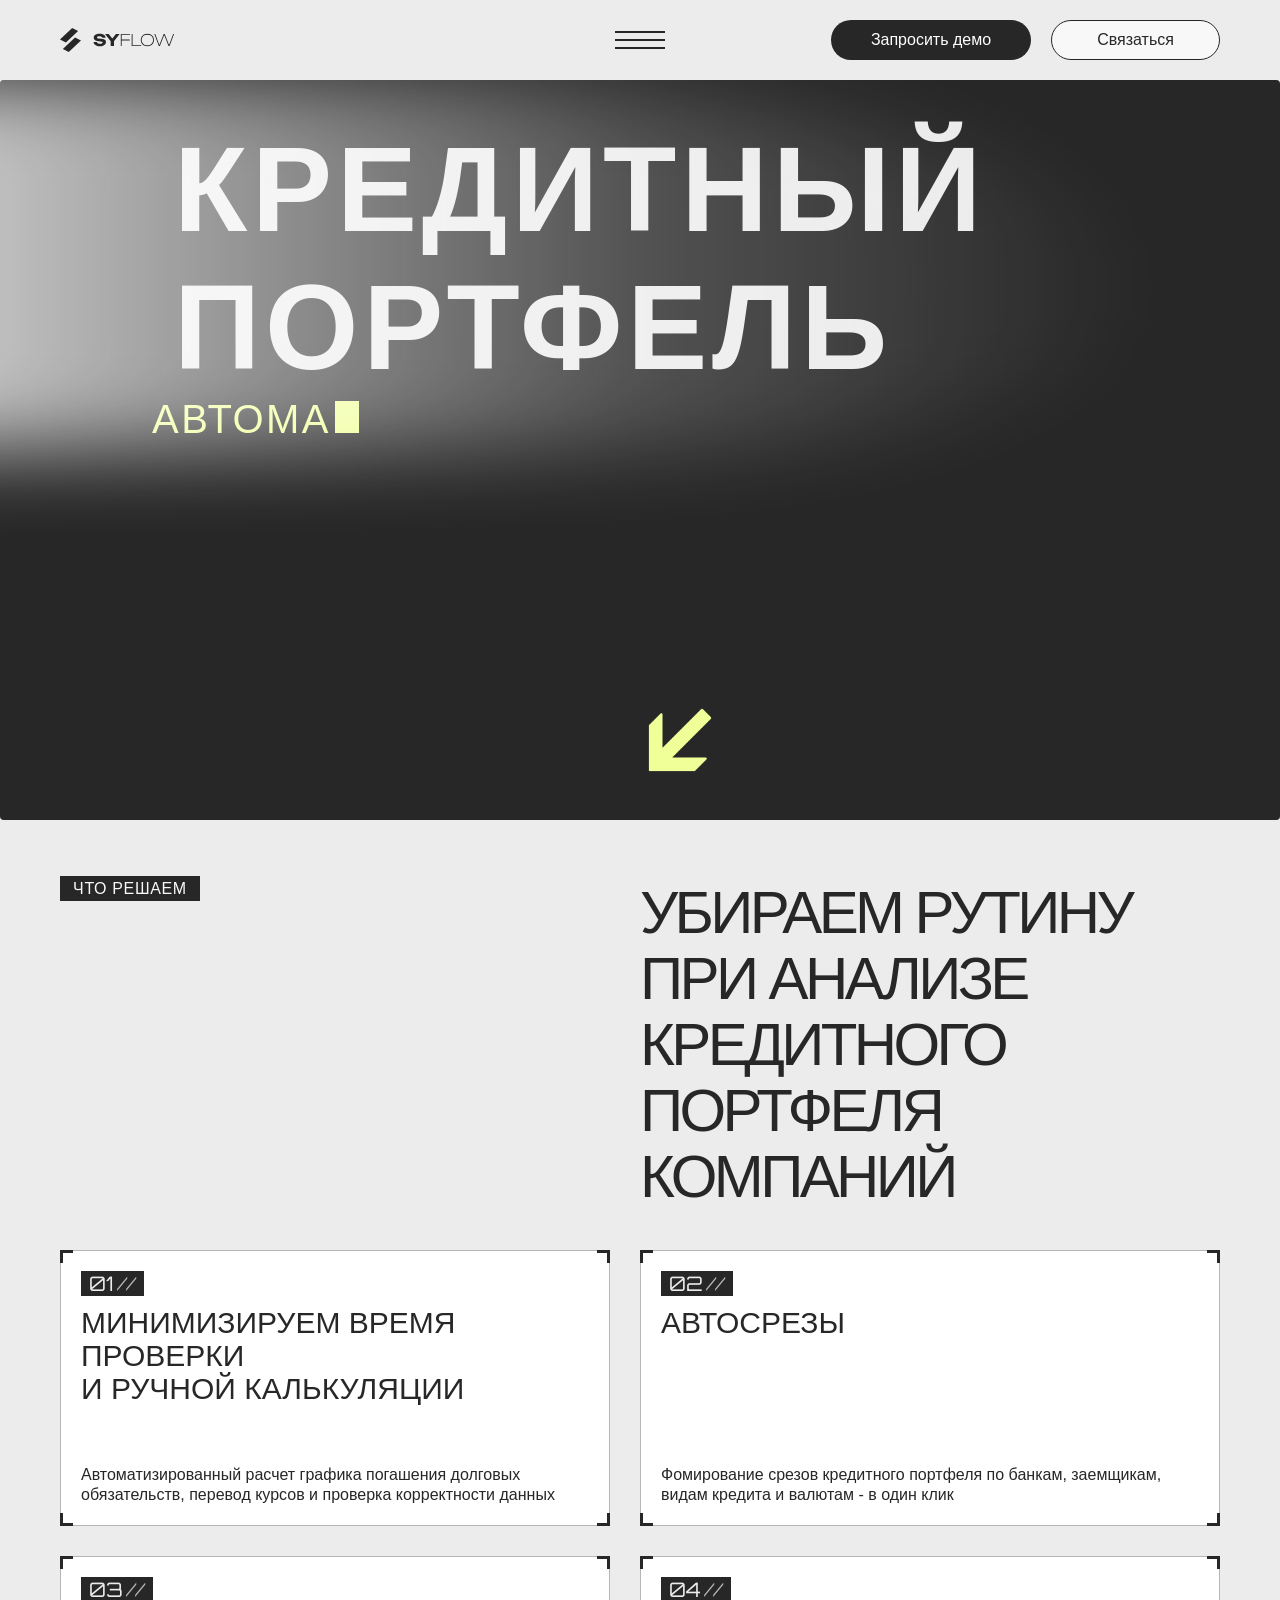
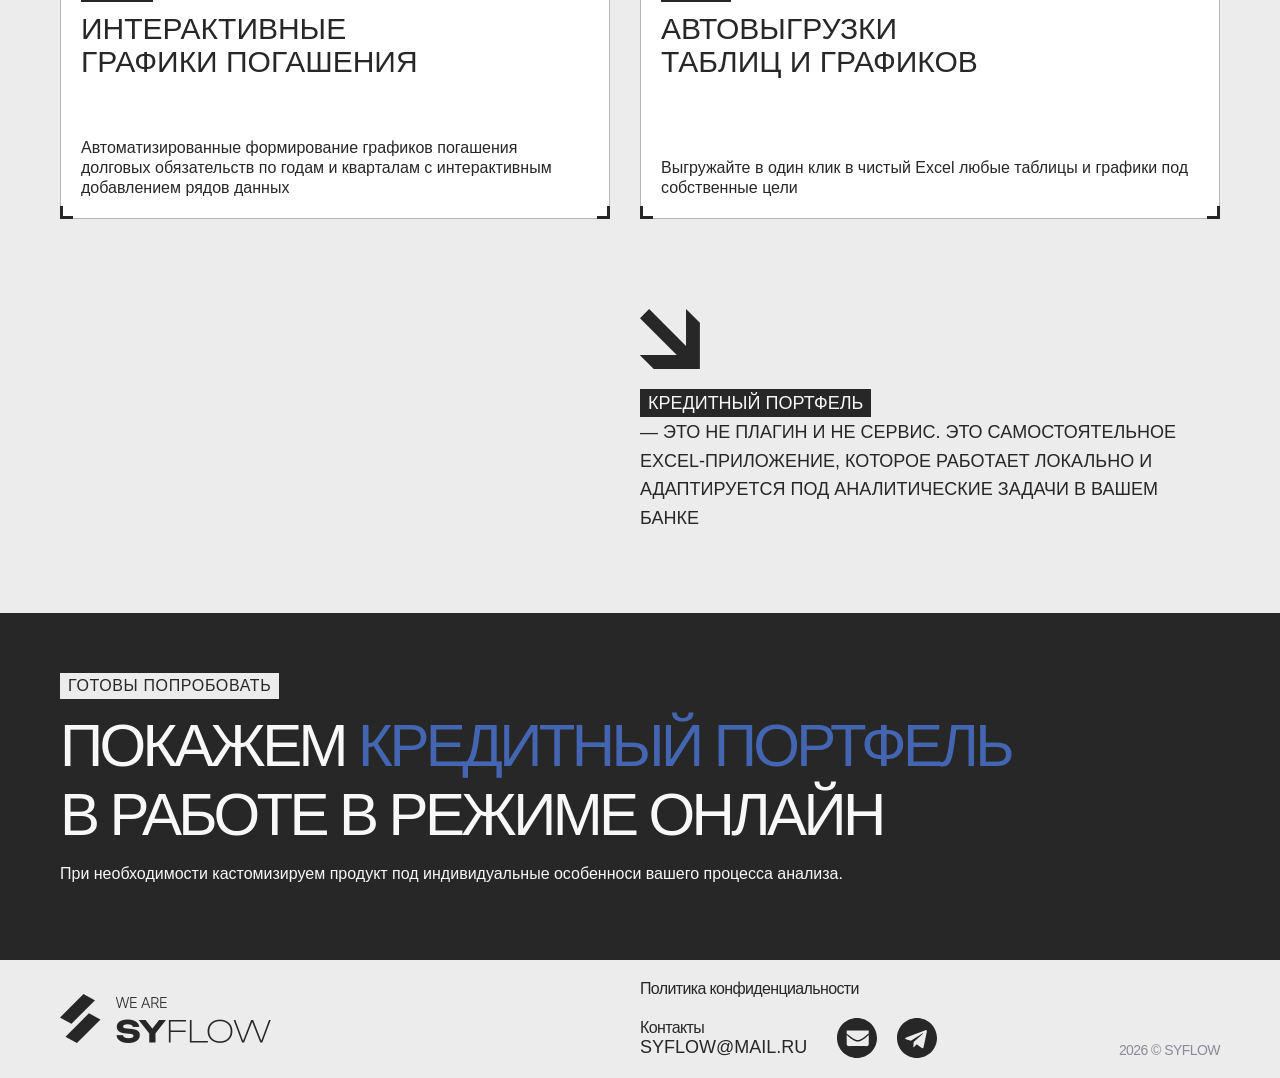
==== creditportfolio.html @ a9586ca7 "new list - credit portfolio" ====
<!DOCTYPE html>
<html lang="ru">
<head>
    <meta charset="UTF-8">
    <meta name="viewport" content="width=device-width, initial-scale=1.0">
    <title>syflow.ru</title>
    <link rel="icon" href="favicon.svg" type="image/svg+xml">
    <link rel="stylesheet" href="./styles/normalize.min.css">
    <link rel="stylesheet" href="./styles/fonts.css">
    <link rel="stylesheet" href="./styles/finaction.css">

</head>

<body>
    <header>
        <div class="container">
            <div class="header">
                <a href="index.html" class="logo"></a>
                
                <button id="central-btn"class="central-btn" onclick="openModal()">
                    <div id="nav-line01" class="nav-line01"></div>
                    <div id="nav-line02" class="nav-line02"></div>
                    <div id="nav-line03" class="nav-line03"></div>
                </button>

                <div class="buttons">
                    <button class="presentation-btn">Запросить демо</button>
                    <button class="connect-btn">Связаться</button>
                </div>
                
            </div>    
        </div>
    </header>
    
    <section class="hero-finaction">

        <!-- Анимированная бесформенная фигура (blob) над finaction-name -->
    <div class="amorphous-blob"></div>
        <div class="container">     
            <div class="hero-text">
                <div class="title-group">
                    <h1 class="finaction-name2" id="terminal-title2"></h1>
                    <div class="left-align">

                        <h3 class="hero-title" id="terminal-subtitle2"></h3>
                        <div class="hero-bullit3">

                            <!-- Четыре уголка -->
                            <i class="corner2 corner2-tl"></i>
                            <i class="corner2 corner2-tr"></i>
                            <i class="corner2 corner2-bl"></i>
                            <i class="corner2 corner2-br"></i>
                            
                            <p class="hero-description">Авторское Excel-приложение для кредитных и финансовых аналитиков. Автосрезы, интерактивные графики погашения и выгрузки — в один клик</p>
                        </div>

                    </div>

                </div>

                    <div class="hero-bullit4">  
                        <i class="corner2 corner2-tl"></i>
                        <i class="corner2 corner2-tr"></i>
                        <i class="corner2 corner2-bl"></i>
                        <i class="corner2 corner2-br"></i>  
                        <p class="hero-description">для финансового анализа корпоративных клиентов и компаний среднего бизнеса</p>  
                    </div>
            </div>              
        </div>

        <div class="arrow"></div>
            
    </section>

    <section class="what-we-decide">
        <div class="container">
            <div class="we-decide">
                <p class="section-name"><span class="highlight"> &nbsp;что решаем&nbsp;</span></p>
                <p class="section-title">убираем <span class="strike-word">рутину</span> <br>при анализе кредитного портфеля компаний</p>
            </div>
        </div>
    </section> 

    
    <main>
        <section id="our-decisions">
            <div class="container">

                <div class="products-box"> 

                    <div class="decision-item">

                        <!-- Четыре уголка -->
                        <i class="corner3 corner3-tl"></i>
                        <i class="corner3 corner3-tr"></i>
                        <i class="corner3 corner3-bl"></i>
                        <i class="corner3 corner3-br"></i>  

                        <p class="number">&nbsp;&nbsp;01 <span class="number-add">//</span>&nbsp;&nbsp;</p>
                        <h3 class="products-name">Минимизируем время проверки <br> и ручной калькуляции</h3>

                        <p class="decision-description">Автоматизированный расчет графика погашения долговых обязательств, перевод курсов и проверка корректности данных</p>
                       
                    </div>
                        
                    <div class="decision-item">

                        <!-- Четыре уголка -->
                        <i class="corner3 corner3-tl"></i>
                        <i class="corner3 corner3-tr"></i>
                        <i class="corner3 corner3-bl"></i>
                        <i class="corner3 corner3-br"></i>  
                        

                        <p class="number">&nbsp;&nbsp;02 <span class="number-add">//</span>&nbsp;&nbsp;</p>    
                        <h3 class="products-name">Автосрезы</h3>

                        <p class="decision-description">Фомирование срезов кредитного портфеля по банкам, заемщикам, видам кредита и валютам - в один клик</p>
                            
                    </div>

                    <div class="decision-item">

                        <!-- Четыре уголка -->
                        <i class="corner3 corner3-tl"></i>
                        <i class="corner3 corner3-tr"></i>
                        <i class="corner3 corner3-bl"></i>
                        <i class="corner3 corner3-br"></i>  
                       
                        <p class="number">&nbsp;&nbsp;03 <span class="number-add">//</span>&nbsp;&nbsp;</p>
                        <h3 class="products-name">Интерактивные <br>графики погашения</h3>
                        <p class="decision-description">Автоматизированные формирование графиков погашения долговых обязательств по годам и кварталам с интерактивным добавлением рядов данных</p>
                        
                    </div>


                    <div class="decision-item">

                        <!-- Четыре уголка -->
                        <i class="corner3 corner3-tl"></i>
                        <i class="corner3 corner3-tr"></i>
                        <i class="corner3 corner3-bl"></i>
                        <i class="corner3 corner3-br"></i>  
                        
                        <p class="number">&nbsp;&nbsp;04 <span class="number-add">//</span>&nbsp;&nbsp;</p>
                        <h3 class="products-name">Автовыгрузки <br>таблиц и графиков</h3>
                        <p class="decision-description">Выгружайте в один клик в чистый Excel любые таблицы и графики под собственные цели</p>
                        
                    </div>

                </div>
                
            </div>
        </section>
    </main>


    <div class="details">
        <div class="arrow2"></div>
        <p class="details-info"><span class="highlight"> кредитный портфель</span> <br>— это не плагин и не сервис. Это самостоятельное Excel-приложение, которое работает локально и адаптируется под аналитические задачи в вашем банке</p>
    </div>
   


    <section class="ready">
        <div class="ready-items">
            <p class="ready-name">готовы попробовать</p>
            <p class="ready-title">покажем <span class="highlight2">кредитный портфель</span><br>в работе в режиме онлайн</p>
            <p class="ready-text2">При необходимости кастомизируем продукт под индивидуальные особенноси вашего процесса анализа. </p>
        </div>
    </section>



    <footer class="footer">
        <div class="container">
            <div class="footer-wrapper">
                <a href="index.html" class="logo-footer"></a>

                <div class="footer-items">
                    <a href="policy.html" class="footer-politics">Политика конфиденциальности</a>

                    <div class="footer-contacts-pull">
                       
                        <div class="contacts-zone">
                            <h4 class="footer-contacts">Контакты</h4>
                            <h5 class="footer-mail">syflow@mail.ru</h5>
                        </div>

                        <div class="social-icons">
                            <a href="mailto:syflow@mail.ru" class="social-icon mail-icon" aria-label="Email"></a>
                            <a href="https://t.me/syflow" class="social-icon tg-icon" aria-label="Telegram" target="_blank" rel="noopener noreferrer"></a>
                        </div>

                    </div>
                </div>

                <h5 class="footer-year">
                    <span>2026 ©</span> 
                    <span class="full-year">syflow</span>
                </h5>

            </div>
        </div>
    </footer>

   
<!-- Модальное окно -->
<div class="modal-overlay2" id="modalOverlay2">
    <div class="modal-container2">

        <!-- Четыре уголка -->
        <i class="corner corner-tl"></i>
        <i class="corner corner-tr"></i>
        <i class="corner corner-bl"></i>
        <i class="corner corner-br"></i>

        <div class="modal-content">
            <!-- Левая панель -->
            <div class="modal-left">
                <div class="modal-logo"></div>
                <div class="modal-contacts">
                    <div class="contact-info">
                        <p class="contact-header">Связаться</p>
                        <a href="mailto:hello@syflow.ru" class="contact-email">syflow@mail.ru</a>
                    </div>
                    <div class="social-icons">
                        <a href="mailto:syflow@mail.ru" class="social-icon mail-icon" aria-label="Email"></a>
                        <a href="https://t.me/syflow" class="social-icon tg-icon" aria-label="Telegram" target="_blank" rel="noopener noreferrer"></a>
                    </div>
                </div>
            </div>

            <!-- Правая панель -->
            <div class="modal-right">
                <button class="close-button" id="closeModalBtn">✕</button>
                <nav class="modal-nav">
                    <a href="index.html" class="nav-link main-link">главная</a>

                    <div class="our-products">
                        <p class="nav-section">Наши продукты</p>
                        <a href="finaction.html" class="nav-link">finAction</a>
                        <a href="creditportfolio.html" class="nav-link">кредитный портфель</a>
                        <a href="#" class="nav-link">прочие услуги</a>
                    </div>

                    <div class="our-products">
                        <p class="nav-section">Скоро</p>
                        <p class="soon-link">ЭкспрессМодель</p>
                    </div>

                </nav>
            </div>
        </div>
    </div>
</div>


<!-- Модальное окно СВЯЗАТЬСЯ / ДЕМО -->
<div class="modal-overlay" id="modalOverlay">
    <div class="modal-container">

        <!-- Четыре уголка -->
        <i class="corner corner-tl"></i>
        <i class="corner corner-tr"></i>
        <i class="corner corner-bl"></i>
        <i class="corner corner-br"></i>

        <button class="modal-close" id="modalCloseBtn">✕</button>

        <form id="contactForm" class="modal-form">

            <p class="form-text">При возникновении вопросов, пожалуйста, оставьте свои контактные данные и сообщение.  Вернемся к вам с обратной связью в ближайшее время.</p>

            <div class="form-group">
                <input type="text" name="name" placeholder="ВАШЕ ИМЯ *" required>
            </div>

            <div class="form-group">
                <input type="text" name="name" placeholder="КОМПАНИЯ *" required>
            </div>

            <div class="form-group">
                <input type="email" name="email" placeholder="ПОЧТА *" required>
            </div>

            <div class="form-group">
                <input type="tel" name="phone" placeholder="ТЕЛЕФОН">
            </div>
                      
            <div class="form-group">
                <textarea name="message" rows="4" placeholder="СООБЩЕНИЕ"></textarea>
            </div>

            <div class="form-group checkbox-group">
                <label class="checkbox-label">
                    <input type="checkbox" name="privacy_policy" required>
                    <span>Я СОГЛАСЕН С <a href="#" class="politics-item">ПОЛИТИКОЙ ОБРАБОТКИ ПЕРСОНАЛЬНЫХ ДАННЫХ</a></span>
                </label>
            </div>
            <div class="form-group checkbox-group">
                <label class="checkbox-label">
                    <input type="checkbox" name="personal_data_consent" required>
                    <span>ДАЮ СОГЛАСИЕ НА ОБРАБОТКУ МОИХ ПЕРСОНАЛЬНЫХ ДАННЫХ</span>
                </label>
            </div>

            <button type="submit" class="submit-btn">ОТПРАВИТЬ</button>
        </form>
    </div>
</div>

<div class="cursor-circle"></div>

<script src="./scripts/script-finaction.js"></script>
<script src="./scripts/script-portfolio.js"></script>

</body>
</html>
---- styles/fonts.css ----
@font-face {
    font-family: "Inter";
    src: url("./fonts/Inter-ExtraLight.ttf") format("truetype");
    font-weight: 200; 
    font-style: normal; 
    font-display: swap; 
}

@font-face {
    font-family: "Inter";
    src: url("./fonts/Inter-Light.ttf") format("truetype");
    font-weight: 300; 
    font-style: normal; 
    font-display: swap; 
}

@font-face {
    font-family: "Inter";
    src: url("./fonts/Inter-Regular.ttf") format("truetype");
    font-weight: 400; 
    font-style: normal; 
    font-display: swap; 
}

@font-face {
    font-family: "Inter";
    src: url("./fonts/Inter-Medium.ttf") format("truetype");
    font-weight: 500; 
    font-style: normal; 
    font-display: swap; 
}

@font-face {
    font-family: "Inter";
    src: url("./fonts/Inter-SemiBold.ttf") format("truetype");
    font-weight: 600; 
    font-style: normal; 
    font-display: swap; 
}

@font-face {
    font-family: "Inter";
    src: url("./fonts/Inter-Bold.ttf") format("truetype");
    font-weight: 700; 
    font-style: normal; 
    font-display: swap; 
}

@font-face {
    font-family: "Inter";
    src: url("./fonts/Inter-ExtraBold.ttf") format("truetype");
    font-weight: 800; 
    font-style: normal; 
    font-display: swap; 
}

@font-face {
    font-family: "Inter";
    src: url("./fonts/Inter-Black.ttf") format("truetype");
    font-weight: 900; 
    font-style: normal; 
    font-display: swap; 
}

@font-face {
    font-family: "Orbitron";
    src: url("../fonts/Orbitron-Regular.ttf") format("truetype");
    font-weight: 400; 
    font-style: normal; 
    font-display: swap; 
}
---- styles/finaction.css ----
:root {
    --inter: "Inter", sans-serif;
    --orbitron: "Orbitron", sans-serif;
    
    --extralight: 200;
    --light: 300;
    --regular: 400;
    --medium: 500;
    --semibold: 600;
    --bold: 700;
    --extrabold: 800;
    --black: 900; 
    
    --accent: #4466B2;
    --accent2: #F0FF97;
    --accent3: #5F7DC1;
    --dark: #272727;
    --light: #FFFFFF;
    --background: #F8F8F8;
    --grey: #B6B6B6;
    --grey-light: #ECECEC;
    --grey-dark: #8b8b97;

    --tr: .4s;

}

body {
    font-family: var(--inter);
    font-weight: var(--extralight);
    background-color: var(--grey-light);
}

a {
    text-decoration: none;
}

h1 {
    margin: 0;
    padding: 0;
}

h3 {
    margin: 0;
    padding: 0;
}

h5 {
    margin: 0;
    padding: 0;
}

/* HEADER */

.container {
    width: 100%;
    max-width: 1440px;
    margin: 0 auto;
    padding-left: 60px;
    padding-right: 60px;
    box-sizing: border-box; 
}

    .header {
        position: relative;
        display: flex;
        background-color: var(--grey-light);
        align-items: center;
        padding-top: 20px;
        padding-bottom: 20px;
        justify-content: space-between;
        max-width: 1440px;
        width: 100%;
        margin: 0 auto;

    }

    /* Класс, который делает header фиксированным при скролле вверх */
    .header-fixed {
        position: fixed !important;
        background-color: var(--grey-light);
        top: 0;
        left: 0;
        border-bottom: 1px solid var(--dark);
        width: 100%;
        z-index: 1000;
        /* Плавное появление (можно добавить анимацию) */
        animation: slideDown 0.3s ease forwards;
    }

    @keyframes slideDown {
        from {
            transform: translateY(-100%);
        }
        to {
            transform: translateY(0);
        }
    }

    /* Чтобы контент не прыгал, когда header становится фиксированным, добавляем padding-top на body */
    body.header-fixed-padding {
        padding-top: 60px; /* замените на реальную высоту вашего header */
    }

        .logo {           
            display: inline-block;
            /* flex-grow: 1; */
            margin: 0;
            width: 124px;
            height: 24px;
            background-image: url(../images/logo.svg);
            background-repeat: no-repeat;
            background-size: contain;
            
        }


        .central-btn {
            position: absolute;
            left: 50%;
            display: flex;
            flex-direction: column;
            align-items: center;
            justify-content: space-between;
            border: none;
            width: 50px;
            height: 50px;
            padding-top: 16px;
            padding-bottom: 16px;
            background-color: transparent;
            cursor: pointer; /* Добавим курсор */ 
            transform: translateX(-50%);
        }


            .nav-line01 {
            background-color: var(--dark);
            width: 50px;
            height: 2px;
            border: none;
            transition: transform 0.3s ease, opacity 0.3s ease; /* Анимируем transform */
            transform-origin: center center;
            }

            .nav-line02 {
            background-color: var(--dark);
            width: 50px;
            height: 2px;
            border: none;
     
            }

            .nav-line03 {
            background-color: var(--dark);
            width: 50px;
            height: 2px;
            border: none;
            transition: transform 0.3s ease, opacity 0.3s ease; /* Анимируем transform */
            transform-origin: center center;
            }

            @media (hover: hover) {
                .central-btn:hover #nav-line01 {
                    transform: translateY(8px);  /* Смещаем первую линию вниз на 8px */
                }
            }

            @media (hover: hover) {
                .central-btn:hover #nav-line03 {
                    transform: translateY(-8px); /* Смещаем третью линию вверх на 8px */
                }
            }

        .buttons {
            display: flex;
        }

        .presentation-btn {
            display: flex;
            font-size: 16px;
            background-color: var(--dark);
            color: white;
            height: 40px;
            width: 200px;
            align-items: center;
            border: none;
            border-radius: 40px;
            padding-left: 20px;
            padding-right: 20px;
            gap: 11px;
            transition: var(--tr);
            cursor: pointer;
            justify-content: center;
        }


        /* Отключаем hover для мобильных устройств */
        @media(hover: hover) {
            .presentation-btn:hover {
                background-color: var(--accent);
            }
        }


        .connect-btn {
            display: flex;          /* Добавляем flex */
            justify-content: center; /* Центрируем текст по умолчанию */
            box-sizing: border-box;
            height: 40px;
            width: 169px;
            align-items: center;
            background-color: var(--background);
            color: var(--dark);
            border-radius: 40px;
            margin-left: 20px;
            border: 1px solid var(--dark); 
            transition: var(--tr);
            cursor: pointer;

        }


        @media (hover: hover) {
            .connect-btn:hover {
                background-color: var(--accent);
                color: var(--light);
                border: 1px solid var(--accent);
            }
        }
  

/* HERO-FINACTION */

.hero-finaction {
    position: relative;
    box-sizing: border-box; 
    max-width: 1920px;
    height: 100vh;  /* убрать, чтобы была анимация фона */
    max-height: 740px;
    margin: 0 auto;
    background-color: var(--dark);
    background-size: cover;
    background-position: center center;
    text-align: center;
    border-radius: 4px;
    overflow: hidden;   /* чтобы частицы не вылезали за пределы секции при хаосе */
    
}

/* Сам луч – горизонтальный, идёт слева направо, сужается */
/* Контейнер луча */
.amorphous-blob {
    position: absolute;
    top: 0;
    left: 0;
    width: 100%;
    height: 100%;
    pointer-events: none;
    z-index: 2;
    overflow: hidden;
}

/* Сам луч – широкая полоса у левого края, сужающаяся вправо */
.amorphous-blob::before {
    content: '';
    position: absolute;
    left: -10%;         /* небольшой вылет за левый край, чтобы не было резкого обрыва */
    top: 0;
    width: 100%;        /* занимает 80% ширины секции, сужаясь */
    height: 50%;
    
    /* Градиент: слева яркий, справа прозрачный — создаёт эффект сужения */
    background: linear-gradient(90deg, 
        rgba(255, 255, 255, 0.8) 0%,
        rgba(255, 255, 255, 0.6) 20%,
        rgba(255, 255, 255, 0.2) 60%,
        rgba(255, 255, 255, 0) 100%);
    
    filter: blur(40px);      /* сильное размытие для свечения */
    transform-origin: left center;
    border-radius: 0 80% 60% 0;  /* скругление правого края для мягкости */
    
    animation: lightSweep 14s ease-in-out infinite alternate;
}

@keyframes lightSweep {
    0% {
        transform: translateY(0%) rotate(-8deg) scaleX(0.9);
        opacity: 0.4;
    }
    25% {
        transform: translateY(30%) rotate(12deg) scaleX(1.1);
        opacity: 0.8;
    }
    50% {
        transform: translateY(60%) rotate(-5deg) scaleX(1);
        opacity: 0.6;
    }
    75% {
        transform: translateY(15%) rotate(7deg) scaleX(1.2);
        opacity: 0.7;
    }
    100% {
        transform: translateY(45%) rotate(0deg) scaleX(0.95);
        opacity: 0.5;
    }
}

    .hero-text {
        display: flex;
        align-items: center;
        text-align: center;
        flex-direction: column;
        justify-content: space-between;
        /* text-align: left; */
        /* width: 100%; */
        pointer-events: auto;
        padding: 0;
        margin: 0 auto;
        /* box-sizing: border-box;  */
    }


.title-group {
    margin-right: 120px;
}


        .finaction-name {
            display: block;
            /* box-sizing: border-box; */
            /* justify-content: center;   центрируем содержимое (обёртку с анимацией) */
            /*  width: 100%;               блок занимает всю ширину родителя */
            /* text-align: center;        */
            letter-spacing: 0.04em;
            text-transform: uppercase;
            color: var(--grey-light);
            font-weight: var(--black);
            font-size: 160px;
            margin: 0 auto;
            padding: 0;
            /* margin-top: 30px; */
            padding-top: 40px;
        }

        .finaction-name2 {
            display: block;
            /* box-sizing: border-box; */
            /* justify-content: center;   центрируем содержимое (обёртку с анимацией) */
            /*  width: 100%;               блок занимает всю ширину родителя */
            /* text-align: center;        */
            letter-spacing: 0.04em;
            text-transform: uppercase;
            color: var(--grey-light);
            font-weight: var(--black);
            font-size: 120px;
            margin: 0 auto;
            padding: 0;
            /* margin-top: 30px; */
            padding-top: 40px;
        }


        .left-align {
             display: block;
             text-align: left;     
        }
        .hero-title {
            display: block;
            /*  justify-content: center;   аналогично */
            /* width: 100%; */
             
            /* display: block;          занимает всю ширину родителя (.hero-header) */
            /* text-align: left;        выравнивание текста по левому краю */
            /* max-width: 800px; */
            font-weight: var(--light);
            letter-spacing: 0.06em;
            text-transform: uppercase;
            color: var(--accent2);
            font-size: 40px;
            margin: 0 auto;
            margin-bottom: 40px;         
        }

        /* Контейнер для анимированного текста и курсора */
        .terminal-wrapper {
            display: inline-block;  /* важно для центрирования */
            white-space: nowrap;
            text-align: left;
        }

        /* Мигающий курсор (прямоугольник) */
        .terminal-cursor {
            display: inline-block;
            width: 0.6em;          /* ширина примерно как у буквы */
            height: 0.8em;
            background-color: var(--grey-light);
            /* vertical-align: middle; */
            margin-left: 4px;
            animation: blink 0.5s step-end infinite;
        }

        /* Анимация мигания */
        @keyframes blink {
            0%, 100% { opacity: 1; }
            50% { opacity: 0; }
        }

        .hero-bullit1 {
            position: relative;
            display: flex;
            /* padding: 20px 30px; */
            padding-left: 16px;
            padding-right: 16px;
            padding-top: 8px;
            padding-bottom: 8px;
            max-width: 400px;
            opacity: 0;                  /* весь блок прозрачен */
            pointer-events: none;       /* чтобы не кликалось до появления */
            transition: opacity 0.2s;   /* для плавного появления блока (необязательно) */
        }

        .hero-bullit3 {
            position: relative;
            display: flex;
            /* padding: 20px 30px; */
            padding-left: 16px;
            padding-right: 16px;
            padding-top: 8px;
            padding-bottom: 8px;
            max-width: 400px;
            opacity: 0;                  /* весь блок прозрачен */
            pointer-events: none;       /* чтобы не кликалось до появления */
            transition: opacity 0.2s;   /* для плавного появления блока (необязательно) */
        }

    /* Уголки — общие стили */
    .corner2 {
        position: absolute;
        width: 10px;
        height: 10px;
        pointer-events: none; /* чтобы не мешали кликам */
        z-index: 10;
    }

    /* Верхний левый */
    .corner2-tl {
        top: 0px;
        left: 0px;
        border-top: 2px solid var(--background);
        border-left: 2px solid var(--background);
    }

    /* Верхний правый */
    .corner2-tr {
        top: 0px;
        right: 0px;
        border-top: 2px solid var(--background);
        border-right: 2px solid var(--background);
    }

    /* Нижний левый */
    .corner2-bl {
        bottom: 0px;
        left: 0px;
        border-bottom: 2px solid var(--background);
        border-left: 2px solid var(--background);
    }

    /* Нижний правый */
    .corner2-br {
        bottom: 0px;
        right: 0px;
        border-bottom: 2px solid var(--background);
        border-right: 2px solid var(--background);
    }


        .hero-description {
            max-width: 450px;
            font-weight: var(--regular);
            font-size: 16px;
            line-height: 170%;
            letter-spacing: 0.01em;
            text-transform: uppercase;
            color: var(--grey);
            margin: 0;                 /* убираем отступы */
            
        }



        .hero-bullit2 {
            position: relative;
            display: flex;
            text-align: left;
            margin-left: 600px;
            padding-left: 16px;
            padding-right: 16px;
            padding-top: 8px;
            padding-bottom: 8px;
            max-width: 280px;

            opacity: 0;                  /* весь блок прозрачен */
            pointer-events: none;       /* чтобы не кликалось до появления */
            transition: opacity 0.2s;   /* для плавного появления блока (необязательно) */
        }

        .hero-bullit4 {
            position: relative;
            display: flex;
            text-align: left;
            margin-left: 600px;
            padding-left: 16px;
            padding-right: 16px;
            padding-top: 8px;
            padding-bottom: 8px;
            max-width: 280px;

            opacity: 0;                  /* весь блок прозрачен */
            pointer-events: none;       /* чтобы не кликалось до появления */
            transition: opacity 0.2s;   /* для плавного появления блока (необязательно) */
        }

        /* Состояние после запуска анимации — блок становится видимым */
        .hero-bullit1.animate,
        .hero-bullit2.animate {
            opacity: 1;
            pointer-events: auto;
        }

        .hero-bullit3.animate,
        .hero-bullit4.animate {
            opacity: 1;
            pointer-events: auto;
        }

        /* Уголки – начальное смещение (на 10px наружу от финальных позиций) */
.hero-bullit1 .corner2-tl,
.hero-bullit2 .corner2-tl {
    top: -10px;
    left: -10px;
    transition: top 0.4s ease-out, left 0.4s ease-out;
}

.hero-bullit3 .corner2-tl,
.hero-bullit4 .corner2-tl {
    top: -10px;
    left: -10px;
    transition: top 0.4s ease-out, left 0.4s ease-out;
}


.hero-bullit1 .corner2-tr,
.hero-bullit2 .corner2-tr {
    top: -10px;
    right: -10px;
    transition: top 0.4s ease-out, right 0.4s ease-out;
}

.hero-bullit3 .corner2-tr,
.hero-bullit4 .corner2-tr {
    top: -10px;
    right: -10px;
    transition: top 0.4s ease-out, right 0.4s ease-out;
}

.hero-bullit1 .corner2-bl,
.hero-bullit2 .corner2-bl {
    bottom: -10px;
    left: -10px;
    transition: bottom 0.4s ease-out, left 0.4s ease-out;
}

.hero-bullit3 .corner2-bl,
.hero-bullit4 .corner2-bl {
    bottom: -10px;
    left: -10px;
    transition: bottom 0.4s ease-out, left 0.4s ease-out;
}

.hero-bullit1 .corner2-br,
.hero-bullit2 .corner2-br {
    bottom: -10px;
    right: -10px;
    transition: bottom 0.4s ease-out, right 0.4s ease-out;
}

.hero-bullit3 .corner2-br,
.hero-bullit4 .corner2-br {
    bottom: -10px;
    right: -10px;
    transition: bottom 0.4s ease-out, right 0.4s ease-out;
}

/* Финальное положение уголков (при добавлении класса .animated) */
.hero-bullit1.animate .corner2-tl,
.hero-bullit2.animate .corner2-tl {
    top: 0px;
    left: 0px;
}

.hero-bullit3.animate .corner2-tl,
.hero-bullit4.animate .corner2-tl {
    top: 0px;
    left: 0px;
}


.hero-bullit1.animate .corner2-tr,
.hero-bullit2.animate .corner2-tr {
    top: 0px;
    right: 0px;
}

.hero-bullit3.animate .corner2-tr,
.hero-bullit4.animate .corner2-tr {
    top: 0px;
    right: 0px;
}


.hero-bullit1.animate .corner2-bl,
.hero-bullit2.animate .corner2-bl {
    bottom: 0px;
    left: 0px;
}

.hero-bullit3.animate .corner2-bl,
.hero-bullit4.animate .corner2-bl {
    bottom: 0px;
    left: 0px;
}

.hero-bullit1.animate .corner2-br,
.hero-bullit2.animate .corner2-br {
    bottom: 0px;
    right: 0px;
}

.hero-bullit3.animate .corner2-br,
.hero-bullit4.animate .corner2-br {
    bottom: 0px;
    right: 0px;
}

/* Текст – плавное появление */
.hero-bullit1 .hero-description,
.hero-bullit2 .hero-description {
    opacity: 0;
    transition: opacity 1s ease;
}

.hero-bullit3 .hero-description,
.hero-bullit4 .hero-description {
    opacity: 0;
    transition: opacity 1s ease;
}

.hero-bullit1.animate .hero-description,
.hero-bullit2.animate .hero-description {
    opacity: 1;
}

.hero-bullit3.animate .hero-description,
.hero-bullit4.animate .hero-description {
    opacity: 1;
}

    /* Базовое состояние — скрыто и смещено вправо */
    .arrow {
        position: absolute;
        bottom: 0px;
        left: 50%;
        box-sizing: border-box; 
        background-image: url(../images/finaction/arrow-accent2.png);
        background-repeat: no-repeat;
        background-size: contain;
        width: 80px;
        height: 80px;
        /* padding-top: 40px; */
        margin-bottom: 40px;
        transform: translateX(40px) rotate(-90deg); /* сдвиг вправо + поворот */       
        opacity: 0;
        transition: opacity 0.6s ease, transform 0.6s ease;
    }

    /* Появившееся состояние */
        .arrow.visible {
        opacity: 1;
        transform: translateX(0) rotate(-90deg);
    }
    
            /* применяем hover только для ПК (есть курсор) */
        @media(hover: hover) {
            .products-btn:hover {
                background-color: var(--accent);
                color: white;
            }
        }

/* ЧТО РЕШАЕМ */

.we-decide {
    display: grid;
    grid-template-columns: 50% 50%; /* первая колонка 50%, остальные по 25% */ 
    grid-template-rows: auto;
    margin: 0 auto;
    margin-top: 60px; 
    box-sizing: border-box;
    

}
.section-name {
    grid-column: 1;
    display: inline-block;
    text-align: center;
    justify-self: start;  /* сужаем по ширине */
    align-self: start;     /* сужаем по высоте — убираем растяжение */
    font-size: 16px;
    letter-spacing: 0.04em;
    font-weight: var(--light);
    text-transform: uppercase;
    /* color: var(--accent); */
    /* background-color: var(--accent3);
    border-radius: 40px; */
    margin: 0;
    /* padding: 8px 24px; */
}


.section-title {
    grid-column: 2;
    font-size: 60px;
    letter-spacing: -0.06em;
    line-height: 110%;
    text-transform: uppercase;
    font-weight: var(--regular);
    color: var(--dark);
    margin: 0;
    margin-bottom: 40px;
    padding: 0;
    
    /* Базовое состояние — скрыт и смещён вниз */
    opacity: 0;
    transform: translateY(30px);
    transition: opacity 0.7s cubic-bezier(0.2, 0.9, 0.4, 1.1), transform 0.7s cubic-bezier(0.2, 0.9, 0.4, 1.1);
}

    /* Видимое состояние — появляется */
    .section-title.revealed {
    opacity: 1;
    transform: translateY(0);
    }

.strike-word {
    position: relative;
    display: inline-block;
}

.strike-word::after {
    content: '';
    position: absolute;
    left: 0;
    top: 50%;
    transform: translateY(-50%);
    width: calc(var(--strike-percent, 0) * 1%); /* ширина от 0% до 100% */
    height: 20px;
    background-color: #272727;
    transition: width 0.1s linear; /* или совсем без transition для моментального следования скроллу */
    pointer-events: none;
}


/* НАШИ ПРОДУКТЫ */

.products-box {
    display: grid;
    max-width: 1440px;
    grid-template-columns: repeat(2, 1fr);
    grid-template-rows: auto;
    /* row-gap: 60px; */
    gap: 0;
    width: 100%; /* ширина контейнера 100%, чтобы адаптироваться к экрану */
    margin: 0 auto;
    /* margin-top: 20px; */
    box-sizing: border-box;
}

/* Левая колонка (1, 3, 5… элементы) получают отступ справа */
    .products-box > .decision-item:nth-child(odd) {
    margin-right: 30px;
}


.decision-item {
    position: relative;
    display: flex;
    /* justify-content: space-between; */
    flex-direction: column;
    align-items: flex-start;
    min-height: 200px;
    max-height: 800px;
    /* max-width: 500px; */
    background-color: var(--light);
    border: 1px solid var(--grey);
    padding: 20px 20px;
    /* margin-right: 60px;  */
    /* box-sizing: border-box; */
    margin-bottom: 30px;


/* Базовое состояние — скрыт и смещён вниз */
    opacity: 0;
    filter: blur(4px);
    transform: translateY(30px);
    transition: opacity 0.8s cubic-bezier(0.25, 0.46, 0.45, 0.94),
                transform 0.8s cubic-bezier(0.25, 0.46, 0.45, 0.94);
}

    /* Видимое состояние — появляется */
    .decision-item.revealed {
    opacity: 1;
    filter: blur(0);
    transform: translateY(0);
    }



    .number {
        display: inline-block;
        font-family: var(--orbitron);
        font-weight: 400;
        font-size: 20px;
        line-height: 125%;
        letter-spacing: -0.04em;
        text-transform: uppercase;
        background-color: var(--dark);
        color: var(--grey-light);
        margin: 0 0 10px 0;
        padding: 0;
    }



    .number-add {
        display: inline-block;
        color: var(--grey);
        margin: 0;
        padding: 0;
    }


    .products-name {   
        margin: 0 0 auto 0;
        padding: 0;
        padding-bottom: 60px;
        font-weight: var(--regular);
        font-size: 30px;
        line-height: 110%;
        text-transform: uppercase;
        color: var(--dark);   
        z-index: 1; 
    }


.decision-description {
    color: var(--dark);
    max-width: 600px;
    line-height: 125%;
    margin: auto 0 0 0;
    padding: 0;
    z-index: 1;
}

/* Уголки — общие стили */
    .corner3 {
        position: absolute;
        width: 10px;
        height: 10px;
        pointer-events: none; /* чтобы не мешали кликам */
        z-index: 1;
        
    }

    /* Верхний левый */
    .corner3-tl {
        top: -1px;
        left: -1px;
        border-top: 3px solid var(--dark);
        border-left: 3px solid var(--dark);
        transition: transform 0.3s ease;
    }

    /* Верхний правый */
    .corner3-tr {
        top: -1px;
        right: -1px;
        border-top: 3px solid var(--dark);
        border-right: 3px solid var(--dark);
        transition: transform 0.3s ease;
    }

    /* Нижний левый */
    .corner3-bl {
        bottom: -1px;
        left: -1px;
        border-bottom: 3px solid var(--dark);
        border-left: 3px solid var(--dark);
        transition: transform 0.3s ease;
    }

    /* Нижний правый */
    .corner3-br {
        bottom: -1px;
        right: -1px;
        border-bottom: 3px solid var(--dark);
        border-right: 3px solid var(--dark);
        transition: transform 0.3s ease;
    }


    @media (hover: hover) {
        .decision-item:hover {
            background-color: white;
            border: 1px solid var(--dark);
        }
    }

        /* Анимация при наведении на .products-item (работает только для устройств с мышкой)*/
    @media (hover: hover) {
        .decision-item:hover .corner3-tl {
            transform: translate(-10px, -10px);
        }
    }

    @media (hover: hover) {
        .decision-item:hover .corner3-tr {
            transform: translate(10px, -10px);
        }
    }

    @media (hover: hover) {
        .decision-item:hover .corner3-bl {
            transform: translate(-10px, 10px);
        }
    }

    @media (hover: hover) {
        .decision-item:hover .corner3-br {
            transform: translate(10px, 10px);
        }
    }



        .fa-btn {
            display: flex;          /* Добавляем flex */
            justify-content: center; /* Центрируем текст по умолчанию */
            min-height: 40px;
            width: 120px;
            align-items: center;
            background-color: white;
            color: var(--dark);
            margin: 0;
            margin-left: 35px;
            border: 1px solid var(--dark); 
            transition: background-color 0.4s ease, color 0.4s ease;

            margin-top: auto; /*  Ключевое свойство!  */
            margin-bottom: 0; /*  Отступ снизу  */
        }

        @media (hover: hover) {
            .fa-btn:hover {
                background-color: var(--accent);
                color: white;
                border: var(--accent);
            }
        }

 /* DETAILS */
 
    .details {
        display: flex;
        flex-direction: column;
        align-items: flex-start;
        width: 100%;
        max-width: 1300px;
        margin:0;
        padding:0;
        padding-left: 50vw;
        margin-top: 40px; 
        box-sizing: border-box;
    
        /* Базовое состояние — скрыт и смещён вниз */
        opacity: 0;
        filter: blur(4px);
        transform: translateY(30px);
        transition: opacity 0.8s cubic-bezier(0.25, 0.46, 0.45, 0.94),
                    transform 0.8s cubic-bezier(0.25, 0.46, 0.45, 0.94);
    }

    /* Видимое состояние — появляется */
    .details.revealed {
        opacity: 1;
        filter: blur(0);
        transform: translateY(0);
        }


        .arrow2 {
        content: '';
        display: block;       
        margin: 20px 0px;       
        width: 60px;
        height: 60px;
        background-image: url(../images/finaction/arrow-black.svg);
        background-repeat: no-repeat;
        background-size: contain;
    }

    .details-info {
        font-size: 18px;
        line-height: 160%;
        font-weight: var(--light);
        color: var(--dark); 
        margin:0;     
        margin-right: 60px;
        margin-bottom: 80px;
        text-transform: uppercase;
    }

        .highlight {
        background-color: var(--dark);
        color: var(--background);
        padding: 4px 8px;
    }
    
/* DASHBOARD */

    /* Базовое состояние — скрыт и смещён вниз */
    .dashboard {
        opacity: 0;
        filter: blur(4px);
        transform: translateY(30px);
        transition: opacity 0.8s cubic-bezier(0.25, 0.46, 0.45, 0.94),
                    transform 0.8s cubic-bezier(0.25, 0.46, 0.45, 0.94);
    }

    /* Видимое состояние — появляется */
    .dashboard.revealed {
        opacity: 1;
        filter: blur(0);
        transform: translateY(0);
    }


.dashboard-name {
    display: inline-block;
    font-size: 16px;
    letter-spacing: 0.04em;
    font-weight: var(--light);
    text-transform: uppercase;
    /* color: var(--accent); */
    /* background-color: var(--accent3);
    border-radius: 40px; */
    margin: 0;
    margin-bottom: 12px;
    /* padding: 8px 24px; */
}

.dashboard-title {
    font-size: 60px;
    letter-spacing: -0.06em;
    line-height: 110%;
    font-weight: var(--regular);
    text-transform: uppercase;
    color: var(--dark);
    margin: 0; 
    padding: 0;
}

.dashboard-text {
    max-width: 500px;
}

.dashboard-video {
    /* object-fit:contain; */
    width: 100%;
    max-width: 1440px; /* или по вашему дизайну */
    height: auto;
    margin-top: 20px;
    margin-bottom: 40px;
    background-color: var(--grey-light);
}


/* READY TO TRY */

    .ready {
        max-width: 1920px;
        width: 100%; 
        margin: 0 auto;
        background-color: var(--dark);
        background-size: cover;
        background-position: center center;   
        box-sizing: border-box; 
        
    }
    .ready-items {
        display: flex;              
        max-width: 1440px;
        margin: 0 auto;
        justify-content: space-between;
        flex-direction: column;    
        border-radius: 4px;  
        padding: 60px 60px;
        box-sizing: border-box; 
    }

    .ready-name {     

        font-size: 16px;
        letter-spacing: 0.04em;
        font-weight: var(--regular);
        text-transform: uppercase;


        justify-self: start;  /* сужаем по ширине */
        align-self: start;     /* сужаем по высоте — убираем растяжение */
        letter-spacing: 0.04em;
        color: var(--dark);
        background-color: var(--grey-light);
        /* border-radius: 40px; */
        margin: 0;
        margin-bottom: 12px;
        padding: 4px 8px;
    }


    .ready-title {
        font-size: 60px;
        letter-spacing: -0.06em;
        text-transform: uppercase;
        color: var(--background);
        margin: 0; 
        padding: 0;   
    }

        .highlight2 {
        color: var(--accent);
    }

    .ready-text {
        max-width: 700px;
        color: var(--background);
    }

    .ready-text2 {
        color: var(--background);
    }
    

    .demo-btn {
        height: 40px;
        max-width: 180px;
        align-items: center;
        margin-top: 10px;
        background-color: var(--accent2);
        color: var(--dark);
        border: none;
        border-radius: 40px; 
        transition: background-color 0.4s ease, color 0.4s ease;
        justify-content: center; /* Центрируем текст по умолчанию */
        cursor: pointer;

    }

    @media (hover: hover) {
        .demo-btn:hover {
            background-color: var(--accent3);
            /* color: white; */
        }
    }


/* FOOTER */

.footer {
    background-color: var(--grey-light);
    max-width: 1920px;
    width: 100%;
    margin: 0 auto;
}

.footer-wrapper {
    display: grid;
    grid-template-columns: 50% 25% 25%; /* первая колонка 50%, остальные по 25% */
    max-width: 1440px; /* максимальная ширина контейнера */
    width: 100%; /* ширина контейнера 100%, чтобы адаптироваться к экрану */
    margin: 20px auto; /* центрирование контейнера */
    
}
    .logo-footer {
        grid-column: 1;
        display: flex;
        /* align-self: center;           */
        text-align: center;
        width: 247px;
        height: 49px;
        background-image: url(../images/logo-footer-dark.png);
        background-repeat: no-repeat;
        background-size: contain;
        z-index: 1;
        margin-top: auto;
        margin-bottom: auto;       
    }

    .site {
        grid-column: 1;
        display: block;
        font-weight: var(--light);
        color: var(--grey-light);
    }

    .footer-items {
        grid-column: 2;
        display: flex;
        flex-direction: column;
        justify-content: space-between;
        align-items: flex-start;
        margin: 0;
        /* padding-top: 40px; */
    }

    .footer-politics {
        grid-column: 2;
        font-weight: var(--light);
        font-size: 16px;
        letter-spacing: -0.04em;
        color: var(--dark);
        max-width: 220px;
        margin: 0;
        transition: var(--tr);
    }

    .footer-politics:hover {
        color: var(--accent);

    }


    .footer-contacts {
        grid-column: 2;
        
        font-weight: var(--dark);
        font-size: 16px;
        letter-spacing: -0.04em;
        color: var(--dark);
        margin: 0;
        /* padding-top: 40px; */

    }

    .footer-contacts-pull {
        display: flex;
        justify-content: flex-start;
        align-items: center;
        flex-wrap: nowrap;   /* ← запрещаем перенос на новую строку */
        gap: 30px;
        margin-top: 20px;
    }

    .contacts-zone {
         display: flex;
         flex-direction: column;
         justify-content: space-between;
    }


    .footer-mail {
        font-weight: var(--medium);
        font-size: 18px;
        text-transform: uppercase;
        text-decoration: none;
        transition: color 0.2s;
        color: var(--dark);
        margin: 0;
    }


    .footer-year {
        grid-column: 3;
        text-transform: uppercase;
        font-weight: var(--light);
        font-size: 14px;
        letter-spacing: -0.04em;
        color: var(--grey-dark);
        text-align: right;  /* Выравнивание текста по правому краю */
        align-self: end; 
        /* padding-right: 15px; */    
    }


/* ПРИ НАЖАТИИ НА BURGER-MENU */   

/* Модальное окно – фоновая затемнённая подложка */
.modal-overlay2 {
    position: fixed;
    top: 0;
    left: 0;
    width: 100%;
    height: 100%;
    background-color: rgba(0, 0, 0, 0.8); /* почти чёрный, как на картинке */
    display: flex;
    align-items: center;
    justify-content: center;
    z-index: 2000;
    opacity: 0;
    visibility: hidden;
    transition: opacity 0.3s ease, visibility 0.3s ease;
}

.modal-overlay2.active {
    opacity: 1;
    visibility: visible;
}

/* Контейнер с содержимым – ширина по контенту, центрирование */
.modal-container2 {
    position: relative;
    width: 90%;
    max-width: 1000px;
    margin: 0 auto;
}

.modal-content {
    display: grid;
    grid-template-columns: 1fr 1fr; /* две равные колонки */
    gap: 40px;
    background-color: var(--background); /* белый фон */
    border-radius: 0px;
    padding: 48px 60px;
    position: relative;
    color: var(--dark);
    box-sizing: border-box;
}

/* Левая панель */
.modal-left {
    display: flex;
    flex-direction: column;
    justify-content: space-between;
    gap: 60px;
}

.modal-logo {
    width: 180px;
    height: 40px;
    background-image: url('../images/logo-footer-dark.png'); /* ваш путь к лого */
    background-repeat: no-repeat;
    background-size: contain;
    background-position: left center;
}

.modal-contacts {
    display: flex;
    justify-content: flex-start;
    align-items: flex-end;
    flex-wrap: wrap;
    gap: 30px;
}

.contact-info {
    display: flex;
    flex-direction: column;
    gap: 8px;
}

.contact-header {
    font-size: 16px;
    /* letter-spacing: 0.1em; */
    color: var(--grey-dark);
    margin: 0;
}

.contact-email {
    font-size: 18px;
    font-weight: 500;
    color: var(--dark);
    text-transform: uppercase;
    text-decoration: none;
    transition: color 0.2s;
}

.contact-email:hover {
    color: var(--accent3);
}

.social-icons {
    display: flex;
    gap: 20px;
}

.social-icon {
    display: block;
    width: 28px;
    height: 28px;
    background-size: contain;
    background-repeat: no-repeat;
    background-position: center;
    transition: var(--tr);
}


.mail-icon {
    background-image: url(../images/finaction/mail-icon.svg); /* Путь к иконке */
    width: 40px;        /* Ширина иконки */
    height: 40px;       /* Высота иконки */ 
    background-repeat: no-repeat;
    background-size: contain; /* Масштабируем иконку */
    transition: var(--tr);
}

.mail-icon:hover {
    background-image: url(../images/finaction/mail-accent.svg);

}

.tg-icon {
    background-image: url(../images/finaction/tg-icon.svg); /* Путь к иконке */
    width: 40px;        /* Ширина иконки */
    height: 40px;       /* Высота иконки */ 
    background-repeat: no-repeat;
    background-size: contain; /* Масштабируем иконку */
    transition: var(--tr);
}

.tg-icon:hover {
    background-image: url(../images/finaction/tg-accent.svg);

}


/* Правая панель */
.modal-right {
    position: relative;
    display: flex;
    flex-direction: column;
}

.close-button {
    position: absolute;
    top: -16px;
    right: -20px;
    width: 40px;
    height: 40px;
    background-color: rgba(255, 255, 255, 0.1);
    border: none;
    border-radius: 50%;
    font-size: 24px;
    color: var(--dark);
    cursor: pointer;
    display: flex;
    align-items: center;
    justify-content: center;
    transition: var(--tr);
}

.close-button:hover {
    color: var(--grey-light);
    background-color: var(--dark)
}

.modal-nav {
    display: flex;
    flex-direction: column;
    align-items: flex-start;
    gap: 16px;
}

.nav-link {
    font-size: 32px;
    text-transform: uppercase;
    font-weight: var(--regular);
    color: var(--dark);
    text-decoration: none;
    transition: color 0.2s;    
    padding: 0;
    margin: 0;
}

.nav-link:hover {
    color: #5F7DC1;
}

.main-link {
    font-weight: var(--regular);
    text-transform: uppercase;
}

.our-products {
    display: flex;
    flex-direction: column;
    align-items: flex-start;
    gap: 4px;
}

.nav-section {
    font-size: 16px; 
    color: var(--grey-dark);
    margin: 0;
    margin-top: 20px;
    padding: 0;
    font-weight: var(--light);
}

.soon-link {
    font-size: 32px;
    text-transform: uppercase;
    font-weight: var(--regular);
    color: var(--grey);  
    padding: 0;
    margin: 0;
}


/* Модальное окно СВЯЗАТЬСЯ / ДЕМО */
.modal-overlay {
    position: fixed;
    top: 0;
    left: 0;
    width: 100%;
    height: 100%;
    background-color: rgba(0, 0, 0, 0.6);
    backdrop-filter: blur(3px);
    display: flex;
    align-items: center;
    justify-content: center;
    z-index: 10000;
    opacity: 0;
    visibility: hidden;
    transition: opacity 0.3s ease, visibility 0.3s ease;
}

.modal-overlay.active {
    opacity: 1;
    visibility: visible;
}

.modal-container {
    position: relative;
    background: white;
    width: 90%;
    max-width: 560px;
    max-height: 90vh;
    overflow-y: auto;
    padding: 45px 40px 50px;
    box-sizing: border-box;
    box-shadow: 0 20px 35px rgba(0, 0, 0, 0.2);
}

/* Уголки — общие стили */
.corner {
    position: absolute;
    width: 10px;
    height: 10px;
    pointer-events: none; /* чтобы не мешали кликам */
    z-index: 1;
}

/* Верхний левый */
.corner-tl {
    top: 16px;
    left: 16px;
    border-top: 2px solid #1e1e2a;
    border-left: 2px solid #1e1e2a;
}

/* Верхний правый */
.corner-tr {
    top: 16px;
    right: 16px;
    border-top: 2px solid #1e1e2a;
    border-right: 2px solid #1e1e2a;
}

/* Нижний левый */
.corner-bl {
    bottom: 16px;
    left: 16px;
    border-bottom: 2px solid #1e1e2a;
    border-left: 2px solid #1e1e2a;
}

/* Нижний правый */
.corner-br {
    bottom: 16px;
    right: 16px;
    border-bottom: 2px solid #1e1e2a;
    border-right: 2px solid #1e1e2a;
}

/* Кнопка закрытия — выше уголков */
.modal-close {
    position: absolute;
    top: 8px;          /* выше, чем top уголков (16px) */
    left: 50%;
    transform: translateX(-50%);
    background: none;
    gap: 8px;
    border: none;
    font-size: 24px;
    cursor: pointer;
    color: #1e1e2a;
    transition: all 0.2s;
    line-height: 1;
    /* padding: 4px 4px; */
    width: 32px;
    height: 32px;
    display: flex;
    align-items: center;
    justify-content: center;
    border-radius: 50%;
    z-index: 10;       /* выше уголков */
    /* box-sizing: border-box; */
}


.modal-close:hover {
    color: #fff;
    background-color: #1e1e2a;
}

/* Стили полей — только нижняя граница */
.modal-form .form-group {
    margin-bottom: 28px;
}

.modal-form input,
.modal-form textarea {
    width: 100%;
    padding: 10px 0 8px 0;
    border: none;
    border-bottom: 1px solid #ccc;
    font-size: 16px;
    background: transparent;
    outline: none;
    transition: border-color 0.2s;
    font-family: inherit;
    box-sizing: border-box;
}

.modal-form input:focus,
.modal-form textarea:focus {
    border-bottom-color: #1e1e2a;
}

.modal-form textarea {
    resize: vertical;
    min-height: 60px;
}

.modal-form input::placeholder,
.modal-form textarea::placeholder {
    color: var(--dark);
    font-weight: normal;
    letter-spacing: -0.06em;
}

.politics-item {
    color: var(--accent);
}

/* Чекбоксы */
/* Уменьшаем расстояние между двумя чекбоксами */
.modal-form .checkbox-group {
    margin: 0 0 8px 0;   /* у всех чекбоксов нижний отступ 8px, верхний 0 */
}
.modal-form .checkbox-group:last-child {
    margin-bottom: 0;    /* у последнего чекбокса отступ снизу 0 */
}


.checkbox-label {
    display: flex !important;
    align-items: flex-start;
    gap: 8px;
    cursor: pointer;
    font-weight: normal !important;
    font-size: 14px;
    line-height: 1.6;
    color: var(--grey-dark);
    letter-spacing: -0.06em;
}

.checkbox-label input {
    width: 18px;
    height: 18px;
    margin-top: 2px;
    flex-shrink: 0;
    accent-color: #1e1e2a;
}

/* Кнопка отправки */
.submit-btn {
    display: block;
    width: 100%;
    background-color: var(--dark);
    color: white;
    border: none;
    padding: 8px 20px;
    font-size: 16px;
    font-weight: var(--regular);
    cursor: pointer;
    transition: background-color 0.3s;
    text-transform: uppercase;
    letter-spacing: 0.05em;
    margin-top: 20px;
}

.submit-btn:hover {
    background-color: #5F7DC1;
}

body.modal-open {
    overflow: hidden;
}


.cursor-circle {
    position: fixed;      /* относительно окна браузера */
    top: -3px;
    left: -3px;
    width: 20px;
    height: 20px;
    background-color: var(--dark);
    /* border-radius: 50%; */
    pointer-events: none; /* чтобы кружок не перехватывал клики и события мыши */
    z-index: 9999;
    opacity: 0;           /* изначально не виден */
    will-change: transform;
}

    /* скрытия кружка у курсора, если сайт открыт с телефона*/
    @media (hover: none) and (pointer: coarse) {
        .cursor-circle {
            display: none;
        }

}




/* MEDIA 1080px*/
@media (max-width: 1080px) {

    .presentation-btn {
        width: 180px;
    }

    .container {
        padding-left: 30px;
        padding-right: 30px;
    }


    .finaction-name {
        font-size: 120px;
    }

    .finaction-name2 {
        font-size: 100px;
    }

    .hero-title {
        letter-spacing: 0.04em;
        text-transform: uppercase;       
        font-size: 30px;
    }

    .hero-bullit2 {
        margin-top: 40px;
    }

    .hero-bullit4 {
        margin-top: 40px;
    }

    .arrow {
        width: 60px;
        height: 60px;
        margin: 0;
        margin-bottom: 40px;
    }

    .arrow2 {
        width: 40px;
        height: 40px;

    }

    .details {
        margin-top: 0px;       
    }


    .details-info {
        margin-bottom: 60px;
    }


    .connect-btn {
        width: 110px;
    }

    .products-header {
    display: block;
    margin-top: 80px;
    margin-bottom: 40px;    
    }


    .products-title {
        display: block;
        max-width: 460px;
        font-size: 60px;
    }


    .ready-items {
        padding: 30px 30px;
    }


    /* Левая колонка (1, 3, 5… элементы) получают отступ справа */
    .products-box > .decision-item:nth-child(odd) {
        margin-right: 30px;
    }

    .decision-item {
        margin-right: 30px;
    }


    .full-year {
        font-size: 0;
    }

}


/* MEDIA 980px*/
@media (max-width: 980px) {

    .hero-finaction {
        box-sizing: content-box; 
    }

    .finaction-name2 {
        margin-left: 24px;
        padding-left: 60px;
    }

    .container {
        padding-left: 24px;
        padding-right: 24px;
    }

    
    .hero-bullit2 {
        margin-top: 40px;
        margin-left: 480px;
    }

    .hero-bullit3 {
        margin-top: 40px;
        margin-left: 80px;
    }

    .hero-bullit4 {
        margin-top: 40px;
        margin-left: 480px;
    }

    .details-info {     
        font-size: 16px;
    }

}


/* MEDIA 880px*/
@media (max-width: 880px) {

    .finaction-name2 {
        padding-left: 120px;
    }
}


/* MEDIA 800px*/
@media (max-width: 800px) {

    .hero-description {
        font-size: 14px;
    }

    .finaction-name2 {
        padding-left: 140px;
    }


    .hero-bullit1 {
        max-width: 320px;
    }

    .hero-bullit2 {
        max-width: 240px;
        margin-left: 60%;
    }

    .hero-bullit3 {
        max-width: 320px;
    }

    .hero-bullit4 {
        max-width: 240px;
        margin-left: 60%;
    }

.footer-year {
    grid-column: 1;
    text-align: left;
}

    .full-year {
        font-size: 14px;
    }

}



/* MEDIA TABLET 768px*/
@media (max-width: 768px) {

    .container {
        padding-left: 24px;
        padding-right: 24px;
    }


    .finaction-name {
        font-size: 100px;
    }

    .finaction-name2 {
        font-size: 80px;
    }

    .hero-title {
        letter-spacing: 0.04em;
        text-transform: uppercase;       
        font-size: 26px;
    }


    .title-group {
        margin-left: 48px;
    }



    .hero-bullit1 {
        max-width: 260px;
    }

    .hero-bullit2 {
        margin-top: 20px;
        margin-left: 50%;
    }

    .hero-bullit3 {
        max-width: 260px;
        margin-left: 120px;
    }

    .hero-bullit4 {
        margin-top: 20px;
        margin-left: 50%;
    }


    .connect-btn {
        display: none; 
    }


    .hero {
    padding-left: 24px;
    }

    .products-header {
        margin-top: 60px;  
    }

    .details-info {     
        font-size: 14px;
        margin-right: 24px;

    }


    .section-title {
        font-size: 40px;
    }

    .ready-title {
        font-size: 40px;
    }

    .dashboard-title {
        font-size: 40px;
    }

    .we-decide {
        margin-top: 40px;
    }


}



/* MEDIA TABLET 730px */
@media (max-width: 730px) {

    .finaction-name {
        font-size: 80px;
    }

    .finaction-name2 {
        font-size: 60px;
        padding-left: 40px;
    }

    .hero-title {     
        font-size: 20px;
    }


    .hero-bullit2 {
        margin-top: 40px;       
    }

    .hero-bullit3 {
        margin-left: 40px;       
    }

    .hero-bullit4 {
        margin-top: 40px;       
    }


    .hero-description {
        max-width: 380px;
        font-size: 14px;
    }

    .transition-text {
        font-size: 14px;
        max-width: 460px;
    }


    .products-box {
        display: grid;
        grid-template-columns: repeat(2, 1fr);
        grid-template-rows: auto;
        /* gap: 15px 15px; */
    }

    .decision-item {
        padding: 15px 15px;
    }

    .products-name {
        padding-bottom: 40px;
        font-size: 20px;
    }

    .decision-description {
        font-size: 14px;
    }

    .footer-politics {
        font-size: 14px;
         max-width: 180px;
    }

    .footer-contacts {
        font-size: 14px;
    }

    .footer-mail {
        font-size: 12px;
    }

    .footer-year {
        font-size: 0;
    }

    .full-year {
        font-size: 0;
    }

    .mail-icon {  
        width: 30px;        /* Ширина иконки */
        height: 30px;       /* Высота иконки */ 
    }

    .tg-icon {  
        width: 30px;        /* Ширина иконки */
        height: 30px;       /* Высота иконки */ 
    }

    .footer-contacts-pull {
        gap: 20px;
    }


/* МОДАЛЬНОЕ ОКНО ДЛЯ BURGER     */
.modal-content {
        grid-template-columns: 1fr;
        margin: 0 auto;
        align-items: center;
        padding-top: 60px;
        padding-bottom: 60px;
       
    }

    /* Правая панель — выше */
    .modal-right {
        order: 1;
    }

    /* Левая панель — ниже */
    .modal-left {
        order: 2;
        gap: 40px;
    }

    .close-button {
        top: -40px;
        left: 50%; 
        transform: translateX(-50%);
    }

    .nav-link {
        font-size: 24px;
    }

    .modal-logo {
        display: none;
    }

    .soon-link {
        font-size: 24px;
    }

}


/* MEDIA TABLET 600px */
@media (max-width: 600px) {

    .header {
        padding-top: 16px;
        padding-bottom: 16px;

    }

    .hero-bullit3 {
        margin-left: 60px;       
    }

    .big-number {
        font-size: 60px;
    }

    .fa-btn {
        margin-left: 20px;
        min-height: 30px;
        width: 100px;
        font-size: 12px;
    }
    
    .footer-wrapper {
        display: grid;
        grid-template-columns: repeat(2, 1fr)
    }

    .footer-year {
        grid-column: 1;
        display: flex;
        margin: 0;
    }

        /* Левая колонка (1, 3, 5… элементы) получают отступ справа */
    .products-box > .decision-item:nth-child(odd) {
        margin-right: 24px;
    }

    .decision-item {
        margin-bottom: 24px;
    } 

    .presentation-btn {
        height: 30px;
        width: 140px;
        font-size: 12px;
    }

    .checkbox-label {
        font-size: 12px;
    }

    .strike-word::after {
        height: 8px;
    }
}

@media (max-width: 500px) {

    .header {
        padding-top: 8px;
        padding-bottom: 8px;
    }

    .logo {
        width: 62px;
        height: 12px;
    }

    .central-btn {
        width: 25px;           /* Было 50px */
        height: 25px;          /* Было 50px */
        padding-top: 6px;      /* Было 16px */
        padding-bottom: 6px;   /* Было 16px */
    }

    .nav-line01,
    .nav-line02,
    .nav-line03 {
        width: 25px;           /* Было 50px */
    }

    /* Корректируем смещение при наведении (пропорционально) */
    .central-btn:hover #nav-line01 {
        transform: translateY(4px);  /* Было 8px */
    }

    .central-btn:hover #nav-line03 {
        transform: translateY(-4px); /* Было -8px */
    }

    .presentation-btn {
        width: fit-content;
        font-size: 12px;
        background-color: var(--grey-light);
        color: var(--dark);
        padding: 0;
        border-radius: 0;
        gap: 0;
    }

    .finaction-name {
        font-size: 60px;
    }

    .finaction-name2 {
        font-size: 50px;
    }

    .hero-title {     
        font-size: 16px;
    }

    .hero-text {
        padding-top: 80px;
        /* padding-bottom: 60px; */
        padding-left: 20px;
    }

    .hero-description {
        max-width: 310px;
        font-size: 12px;
    }

    .decision-description {
        font-size: 12px;
    }

    .products-btn {
        max-width: 140px;
        font-size: 12px;
        padding: 8px 8px;
        margin-top: 0;
    }
   
    .line {
        width: 1px;
        height: 60px;
        bottom: -60px;
    }

    .transition-text {
        font-size: 10px;
        max-width: 260px;
        margin: 40px auto;
    }

    .details-info {     
        font-size: 11px;
         margin-right: 24px;
         margin-bottom: 40px;
    }

    .arrow {
        width: 40px;
        height: 40px;
        margin: 0;
        margin-bottom: 20px;
    }

    .arrow2 {
        width: 30px;
        height: 30px;

    }

    .section-name {
        font-size: 14px;
    }

    .dashboard-name {
        font-size: 14px;
    }

    .dashboard-text {
        font-size: 14px;
    }


    .section-title {
        font-size: 32px;
    }

    .dashboard-title {
        font-size: 32px;
    }

    .ready-title {
        font-size: 32px;
    }


    .number-text {
            font-size: 14px;
    }

    .big-number {
        font-size: 48px;
    }

    .number-description {
        font-size: 12px;
    }

    .products-header {
        margin-top: 40px;  
    }

    .products-title {
        font-size: 48px;
        max-width: 360px;
    }

    .products-box {
        grid-template-columns: 1fr;
        gap: 20px;
    }

    /* Левая колонка (1, 3, 5… элементы) получают отступ справа */
    .products-box > .decision-item:nth-child(odd) {
        margin-right: 0px;
    }


    .decision-item {
        min-height: 160px;
        max-height: 500px;
        max-width: 500px;
        padding: 20px 20px;
        margin-right: 0px;
        margin-bottom: 0px;
    }


    .logo-footer {
        width: 165px;
        height: 33px;
    }

    .footer-politics {
        font-size: 12px;
    }

    .footer-contacts {
        font-size: 12px;
    }

    .footer-mail{
        font-size: 12px;
    }

    .mail-icon {  
        width: 20px;        /* Ширина иконки */
        height: 20px;       /* Высота иконки */ 
    }

    .tg-icon {  
        width: 20px;        /* Ширина иконки */
        height: 20px;       /* Высота иконки */ 
    }

    .footer-contacts-pull {
        gap: 10px;
    }

    .social-icons {
        gap: 10px;
    }

    .demo-btn {
        width: fit-content;
        height: fit-content;
        font-size: 14px;
        padding: 8px 12px;
        align-items: center;
        
    }

    .form-text {
        font-size: 12px;
    }
}


@media (max-width: 430px) {

    .container {
        padding-left: 15px;
        padding-right: 15px;
    }

    .hero {
        padding-left: 15px;
    }


    .finaction-name {
        font-size: 50px;
    }

    .finaction-name2 {
        font-size: 40px;
    }

    .hero-title {
        letter-spacing: 0.02em;    
        font-size: 14px;
    }

    .hero-bullit1 {
        max-width: 200px;
    }

    .hero-bullit3 {
        max-width: 200px;
    }


    .hero-text {
        padding-top: 60px;
        /* padding-bottom: 30px; */
    }

    .hero-description {
        max-width: 260px;
        font-size: 10px;
    }
 
    .products-btn {
    max-width: 140px;
    font-size: 10px;
    padding: 8px 8px;
    margin-top: 0;
    }

    .trust-title {
        font-size: 40px;
    }

    .number-text {
            font-size: 12px;
    }

    .big-number {
        font-size: 40px;
    }

    .number-description {
        font-size: 10px;
    }

    .products-title {
        font-size: 40px;
        max-width: 300px;
    }

    .section-title {
        font-size: 28px;
        /* padding-right: 8px; */
    }

    .dashboard-title {
        font-size: 28px;
    }

    .section-name {
        font-size: 12px;
    }

    .dashboard-name {
        font-size: 12px;
    }

    .ready-name {     
        font-size: 12px;
        
    }

    .ready-title {
        font-size: 28px;
    }

    .ready-text {
        font-size: 12px;
    }

    .ready-text2 {
        font-size: 12px;
    }

    .dashboard-text {
        font-size: 12px;
    }


    .modal-content {
        padding: 48px 30px;
    }

    .modal-contacts {
        gap: 10px;
    }

}


@media (max-width: 360px) {

    .hero-text {
        padding-top: 60px;
        /* padding-bottom: 30px; */
    }

    .hero-description {
        font-size: 8px;
        max-width: 220px;
    }

    .finaction-name2 {
        font-size: 36px;
    }

    .hero-title {
        font-size: 12px;
    }

    .trust-title {    
        font-size: 40px;
    }

    .products-btn {
        margin-top: 6px;
    }

    .section-title {
        font-size: 20px;
        
    }

    .details-info {
        font-size: 10px;
    }

    .highlight {
        padding: 2px 4px;
    }

}
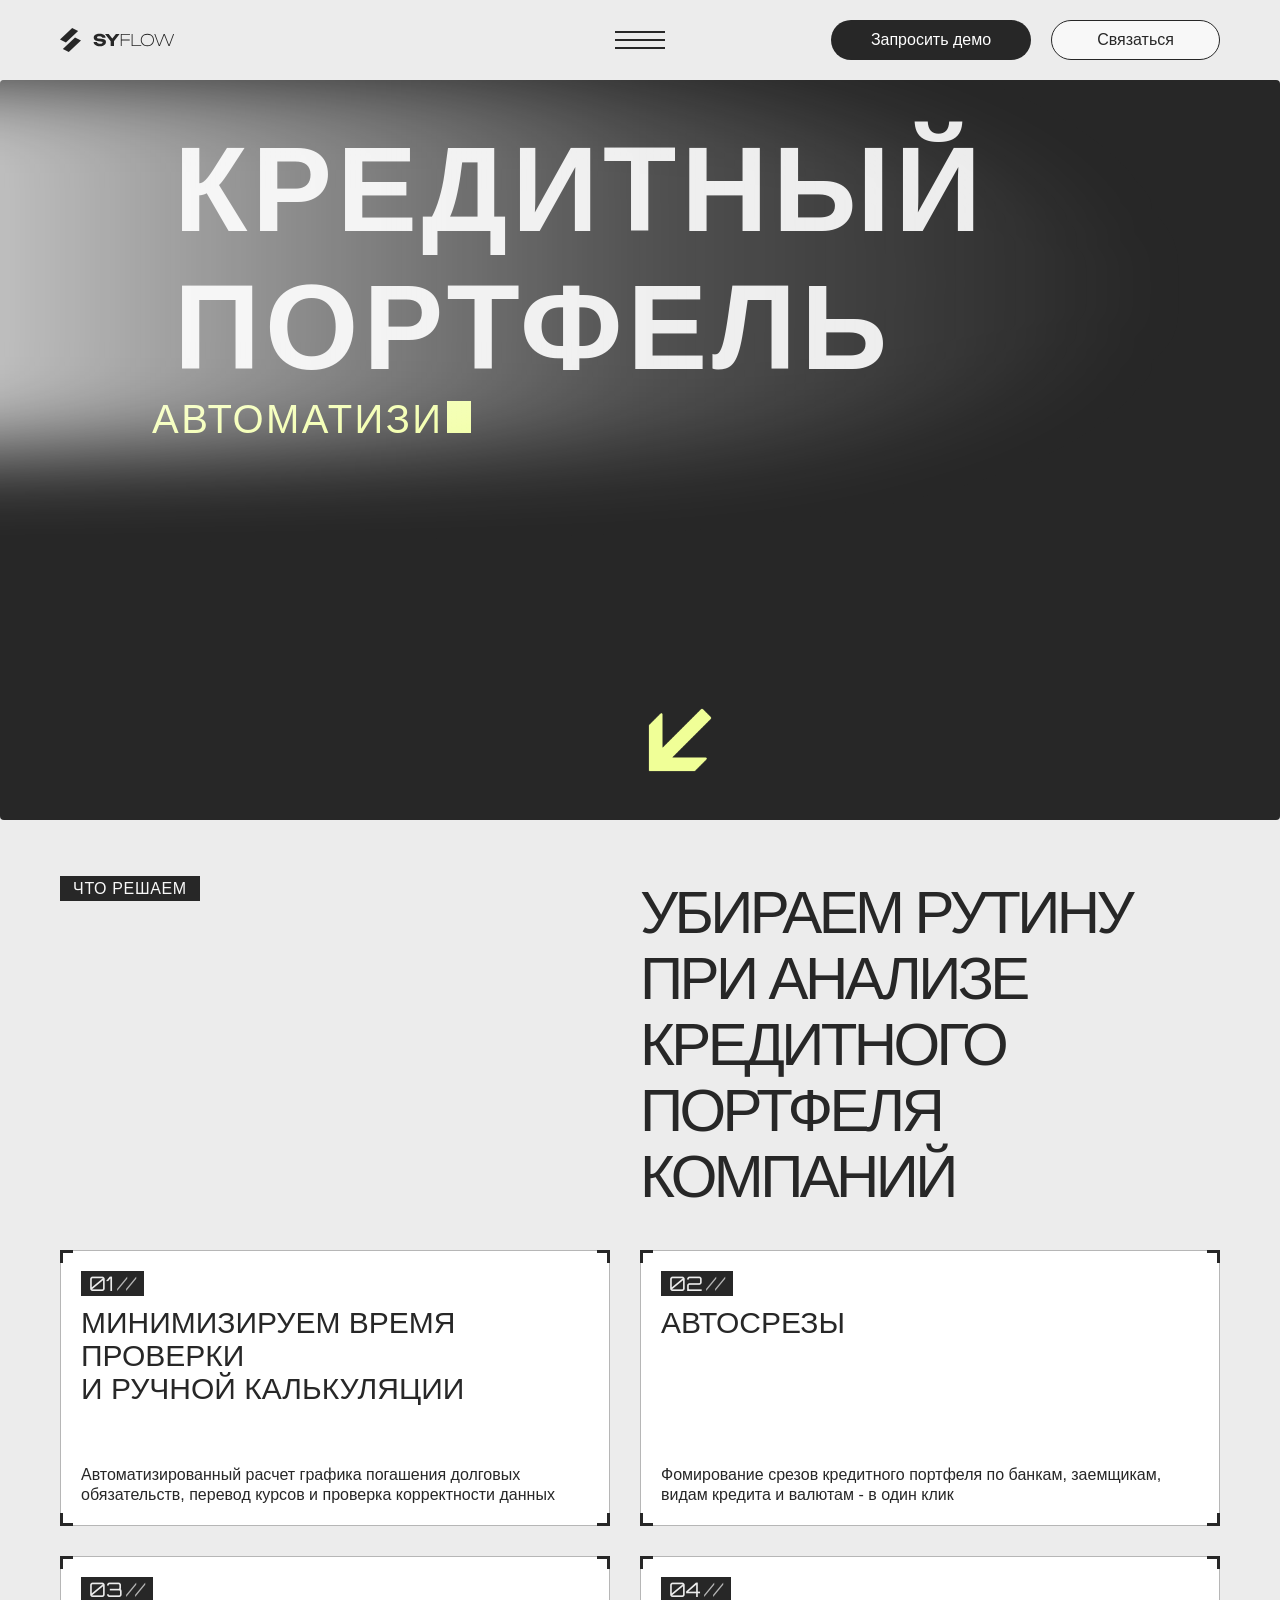
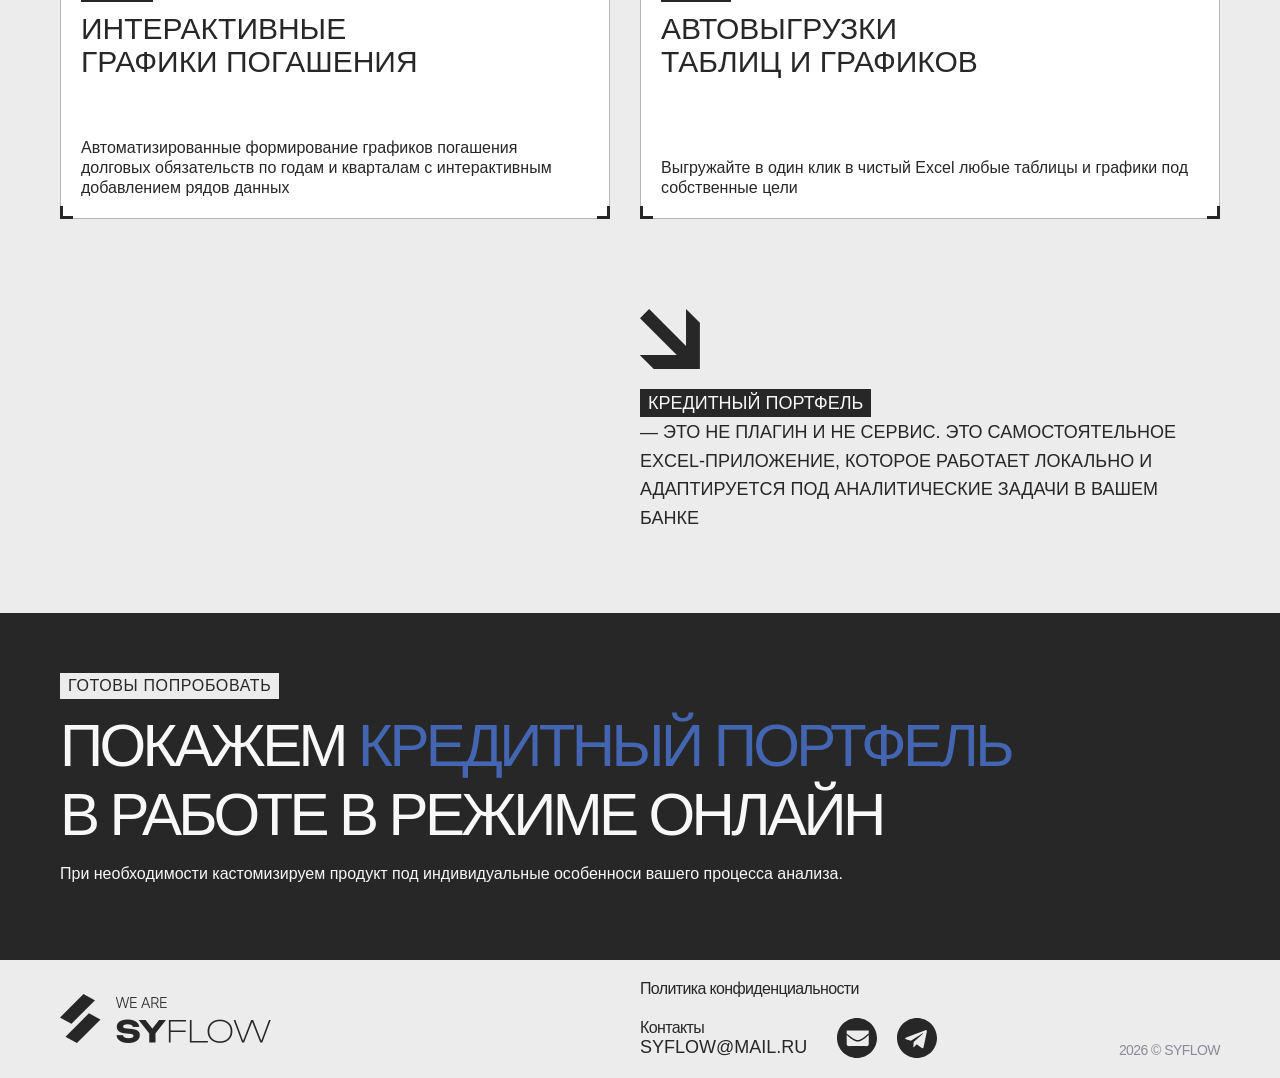
==== commit f24a0143: "small add" ====
--- a/creditportfolio.html
+++ b/creditportfolio.html
@@ -157,7 +157,7 @@
 
     <div class="details">
         <div class="arrow2"></div>
-        <p class="details-info"><span class="highlight"> кредитный портфель</span> <br>— это не плагин и не сервис. Это самостоятельное Excel-приложение, которое работает локально и адаптируется под аналитические задачи в вашем банке</p>
+        <p class="details-info"><span class="highlight">кредитный портфель</span> <br>— это не плагин и не сервис. Это самостоятельное Excel-приложение, которое работает локально и адаптируется под аналитические задачи в вашем банке</p>
     </div>
    
 
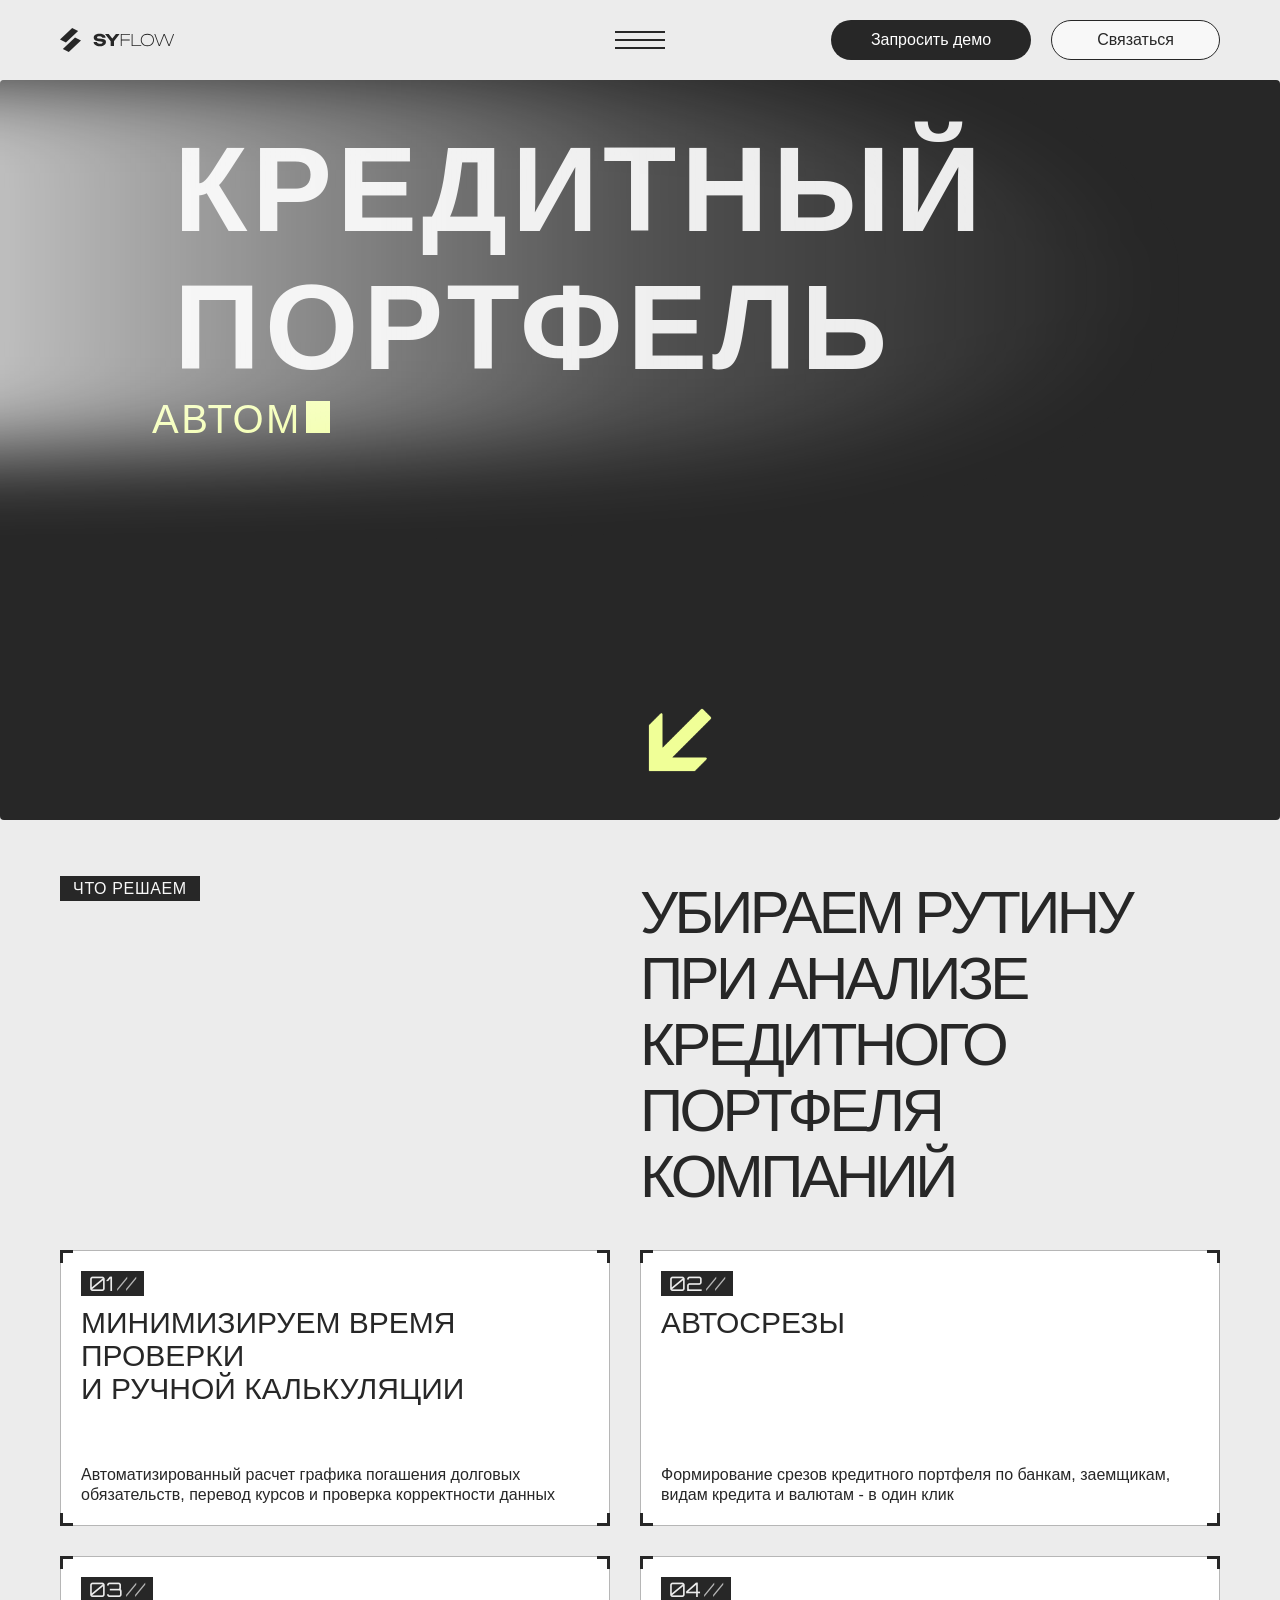
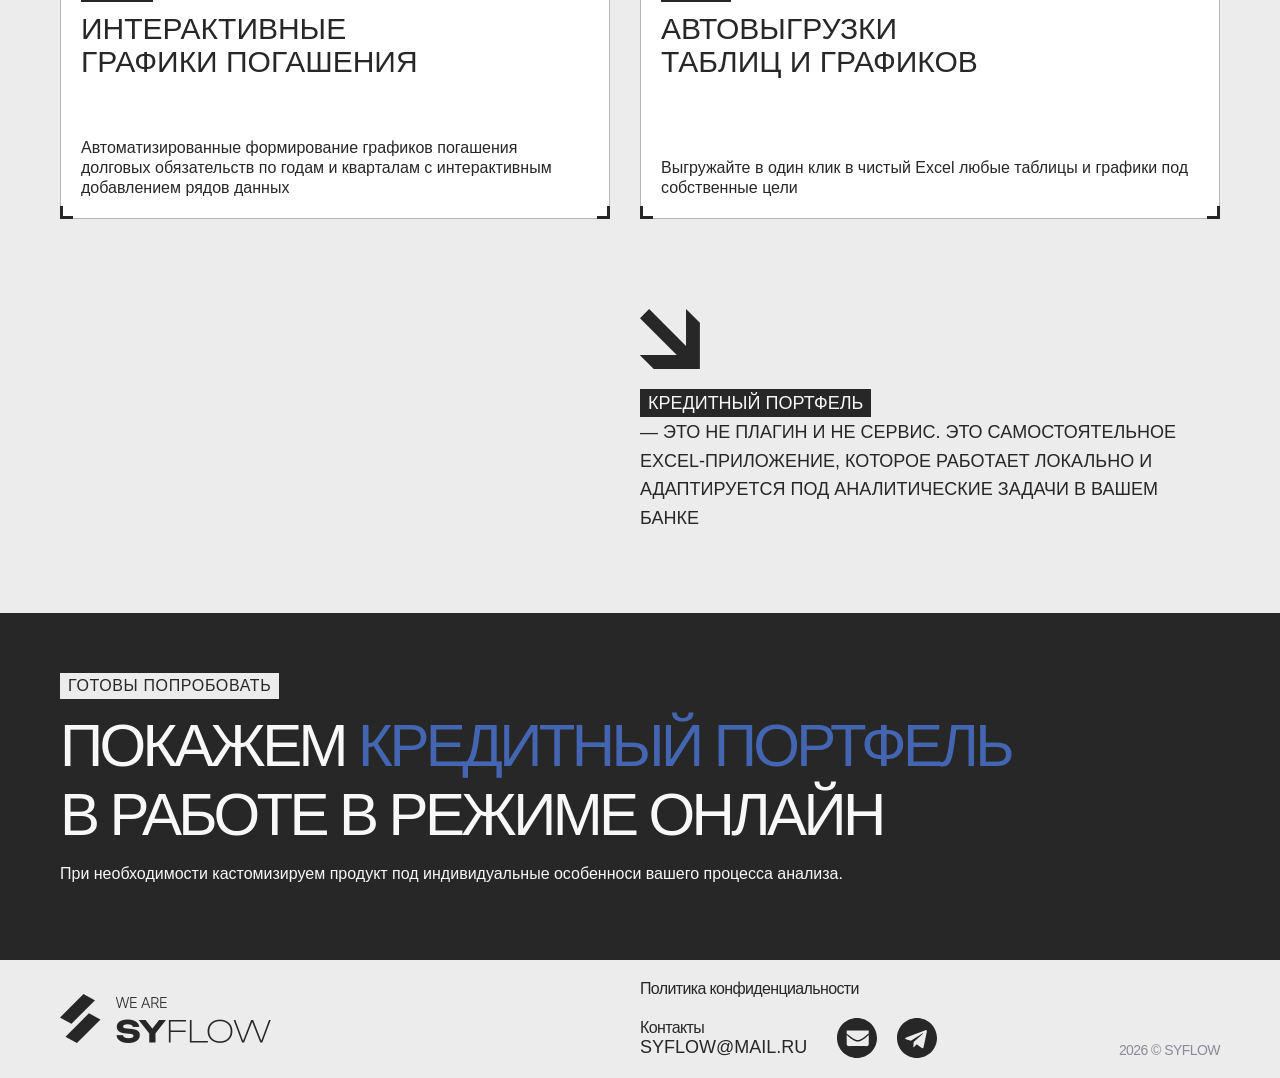
==== commit eed8e91a: "add BACKEND" ====
--- a/creditportfolio.html
+++ b/creditportfolio.html
@@ -115,7 +115,7 @@
                         <p class="number">&nbsp;&nbsp;02 <span class="number-add">//</span>&nbsp;&nbsp;</p>    
                         <h3 class="products-name">Автосрезы</h3>
 
-                        <p class="decision-description">Фомирование срезов кредитного портфеля по банкам, заемщикам, видам кредита и валютам - в один клик</p>
+                        <p class="decision-description">Формирование срезов кредитного портфеля по банкам, заемщикам, видам кредита и валютам - в один клик</p>
                             
                     </div>
 
@@ -241,7 +241,7 @@
                         <p class="nav-section">Наши продукты</p>
                         <a href="finaction.html" class="nav-link">finAction</a>
                         <a href="creditportfolio.html" class="nav-link">кредитный портфель</a>
-                        <a href="#" class="nav-link">прочие услуги</a>
+                        <p class="nav-link" onclick="goToOtherServices(event)">прочие услуги</p>
                     </div>
 
                     <div class="our-products">
@@ -277,7 +277,7 @@
             </div>
 
             <div class="form-group">
-                <input type="text" name="name" placeholder="КОМПАНИЯ *" required>
+                <input type="text" name="company" placeholder="КОМПАНИЯ *" required>
             </div>
 
             <div class="form-group">
@@ -295,13 +295,13 @@
             <div class="form-group checkbox-group">
                 <label class="checkbox-label">
                     <input type="checkbox" name="privacy_policy" required>
-                    <span>Я СОГЛАСЕН С <a href="#" class="politics-item">ПОЛИТИКОЙ ОБРАБОТКИ ПЕРСОНАЛЬНЫХ ДАННЫХ</a></span>
+                    <span>Я СОГЛАСЕН С <a href="policy.html" class="politics-item">ПОЛИТИКОЙ ОБРАБОТКИ ПЕРСОНАЛЬНЫХ ДАННЫХ</a></span>
                 </label>
             </div>
             <div class="form-group checkbox-group">
                 <label class="checkbox-label">
                     <input type="checkbox" name="personal_data_consent" required>
-                    <span>ДАЮ СОГЛАСИЕ НА ОБРАБОТКУ МОИХ ПЕРСОНАЛЬНЫХ ДАННЫХ</span>
+                    <span>ДАЮ <a href="soglasie.html" class="politics-item">СОГЛАСИЕ НА ОБРАБОТКУ МОИХ ПЕРСОНАЛЬНЫХ ДАННЫХ</a></span>
                 </label>
             </div>
 
@@ -314,6 +314,7 @@
 
 <script src="./scripts/script-finaction.js"></script>
 <script src="./scripts/script-portfolio.js"></script>
+<script src="./scripts/contact-form.js"></script>
 
 </body>
 </html>
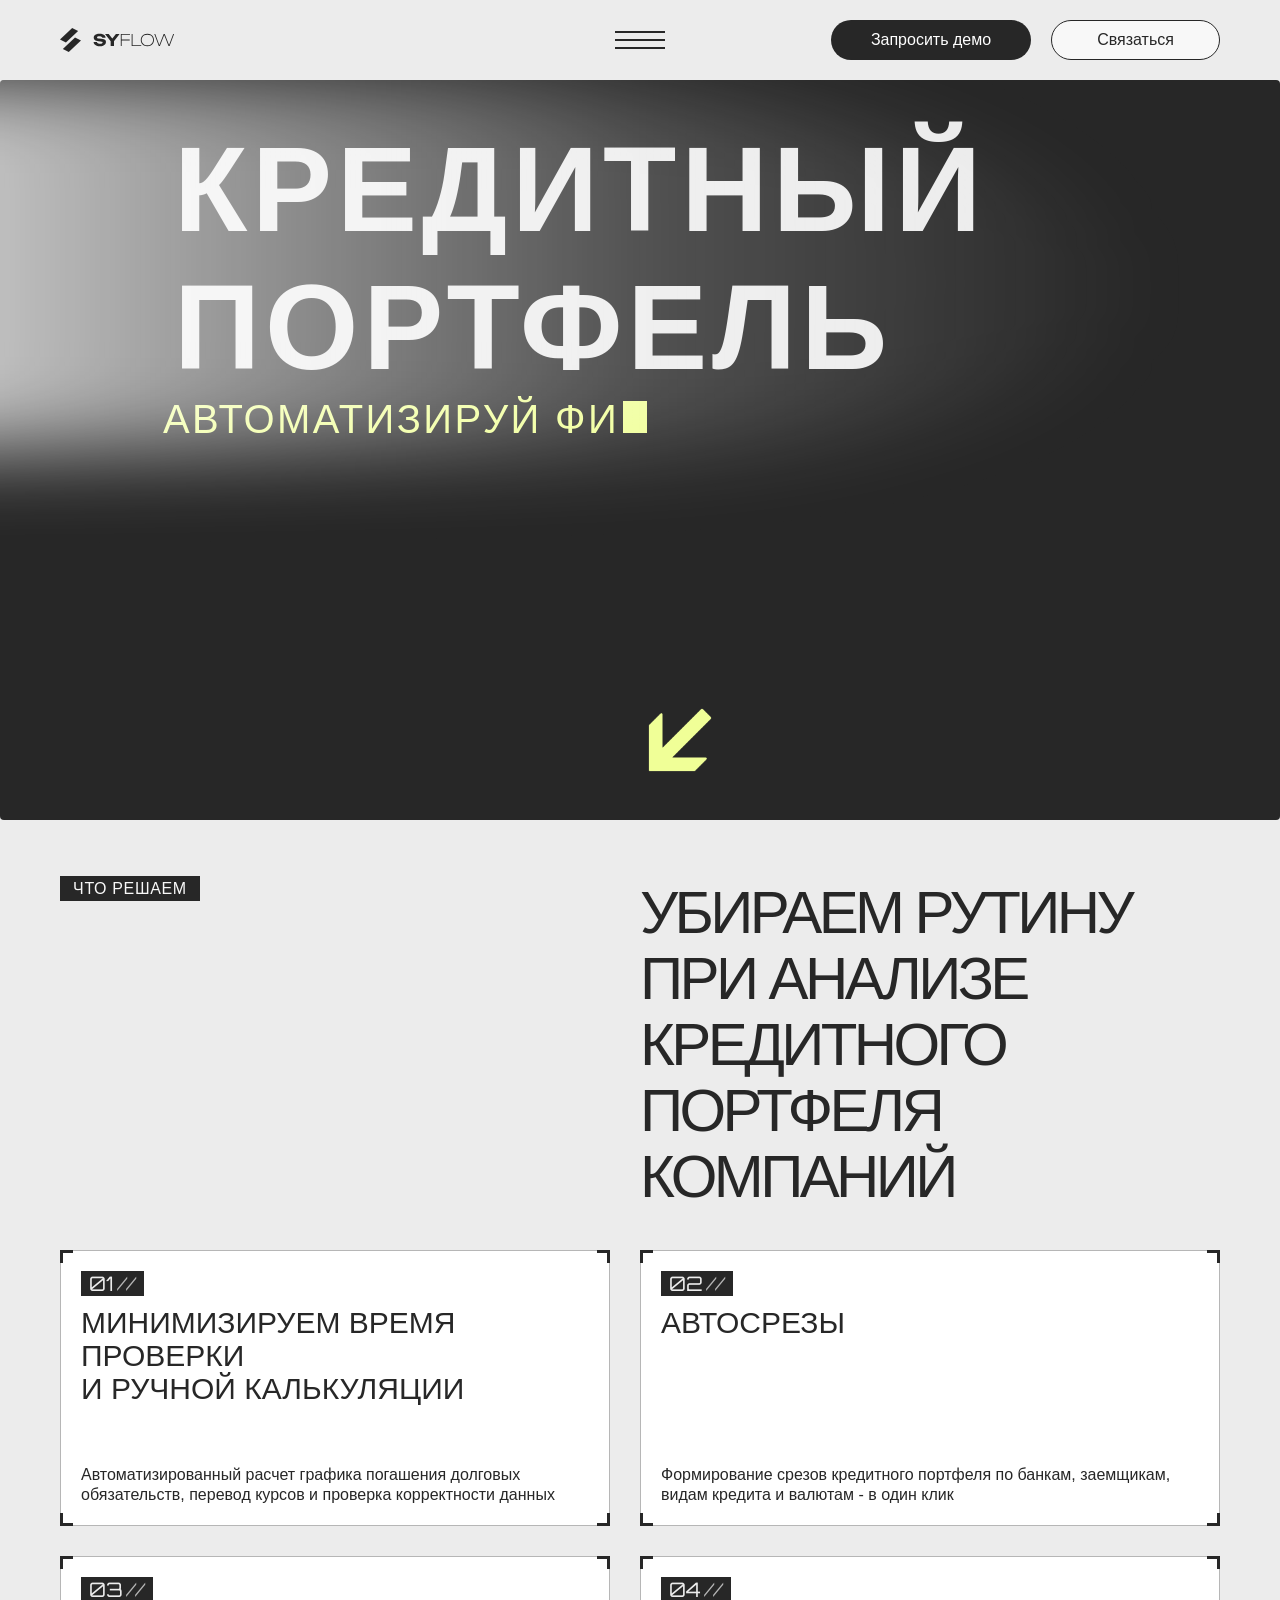
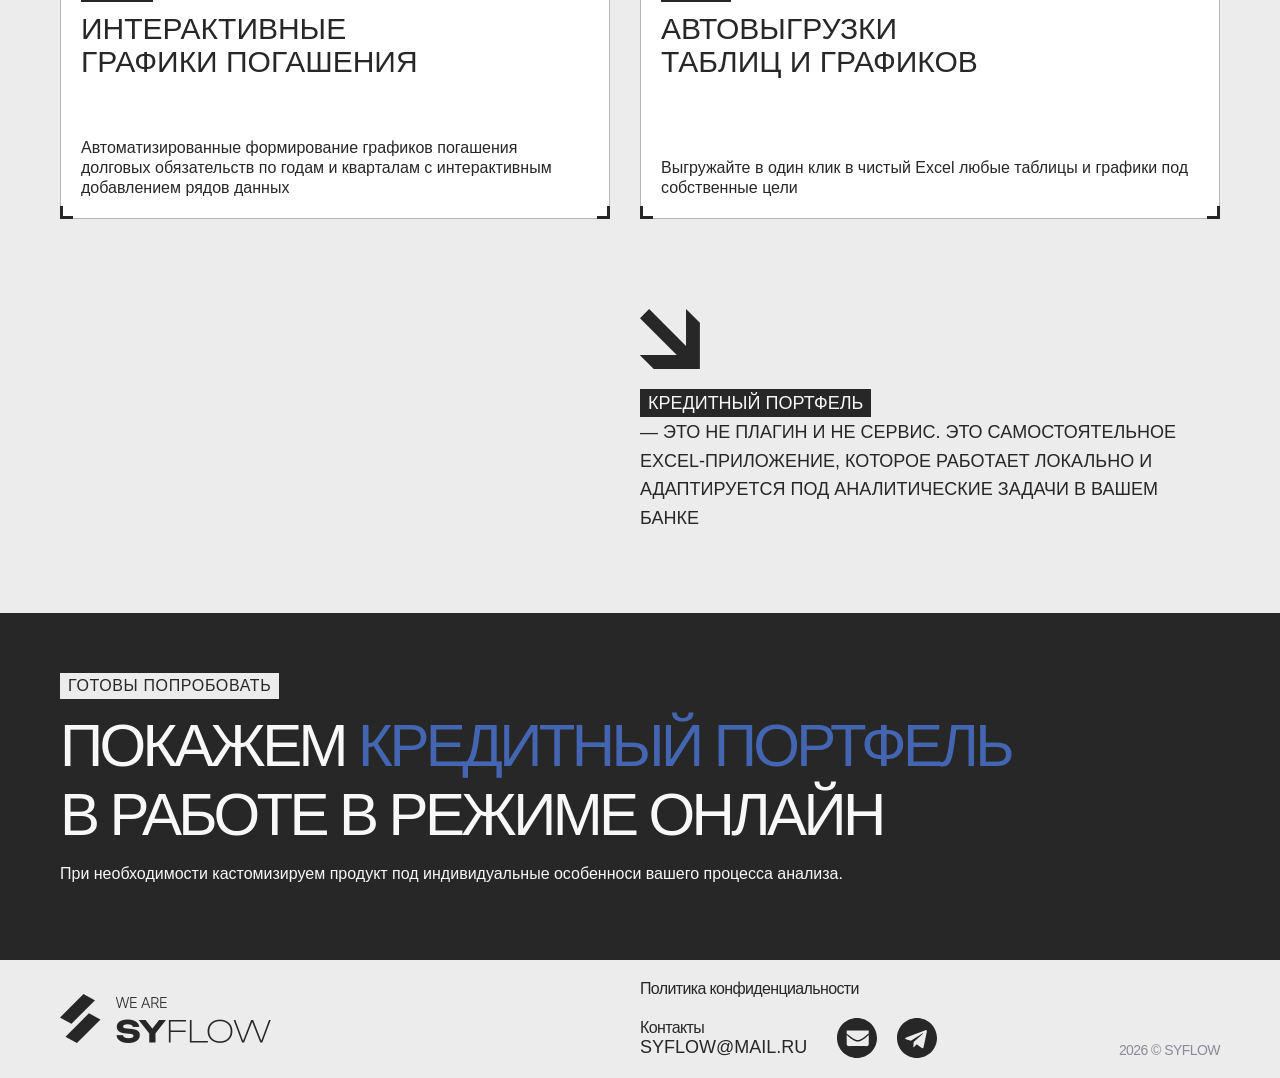
==== commit 1c557c95: "delete comments" ====
--- a/creditportfolio.html
+++ b/creditportfolio.html
@@ -45,7 +45,6 @@
                         <h3 class="hero-title" id="terminal-subtitle2"></h3>
                         <div class="hero-bullit3">
 
-                            <!-- Четыре уголка -->
                             <i class="corner2 corner2-tl"></i>
                             <i class="corner2 corner2-tr"></i>
                             <i class="corner2 corner2-bl"></i>
@@ -90,7 +89,6 @@
 
                     <div class="decision-item">
 
-                        <!-- Четыре уголка -->
                         <i class="corner3 corner3-tl"></i>
                         <i class="corner3 corner3-tr"></i>
                         <i class="corner3 corner3-bl"></i>
@@ -105,7 +103,6 @@
                         
                     <div class="decision-item">
 
-                        <!-- Четыре уголка -->
                         <i class="corner3 corner3-tl"></i>
                         <i class="corner3 corner3-tr"></i>
                         <i class="corner3 corner3-bl"></i>
@@ -121,7 +118,6 @@
 
                     <div class="decision-item">
 
-                        <!-- Четыре уголка -->
                         <i class="corner3 corner3-tl"></i>
                         <i class="corner3 corner3-tr"></i>
                         <i class="corner3 corner3-bl"></i>
@@ -136,7 +132,6 @@
 
                     <div class="decision-item">
 
-                        <!-- Четыре уголка -->
                         <i class="corner3 corner3-tl"></i>
                         <i class="corner3 corner3-tr"></i>
                         <i class="corner3 corner3-bl"></i>
@@ -209,7 +204,6 @@
 <div class="modal-overlay2" id="modalOverlay2">
     <div class="modal-container2">
 
-        <!-- Четыре уголка -->
         <i class="corner corner-tl"></i>
         <i class="corner corner-tr"></i>
         <i class="corner corner-bl"></i>
@@ -259,8 +253,7 @@
 <!-- Модальное окно СВЯЗАТЬСЯ / ДЕМО -->
 <div class="modal-overlay" id="modalOverlay">
     <div class="modal-container">
-
-        <!-- Четыре уголка -->
+      
         <i class="corner corner-tl"></i>
         <i class="corner corner-tr"></i>
         <i class="corner corner-bl"></i>
--- a/styles/finaction.css
+++ b/styles/finaction.css
@@ -50,7 +50,7 @@
     padding: 0;
 }
 
-/* HEADER */
+
 
 .container {
     width: 100%;
@@ -75,7 +75,7 @@
 
     }
 
-    /* Класс, который делает header фиксированным при скролле вверх */
+    
     .header-fixed {
         position: fixed !important;
         background-color: var(--grey-light);
@@ -84,7 +84,7 @@
         border-bottom: 1px solid var(--dark);
         width: 100%;
         z-index: 1000;
-        /* Плавное появление (можно добавить анимацию) */
+        
         animation: slideDown 0.3s ease forwards;
     }
 
@@ -97,14 +97,14 @@
         }
     }
 
-    /* Чтобы контент не прыгал, когда header становится фиксированным, добавляем padding-top на body */
+    
     body.header-fixed-padding {
-        padding-top: 60px; /* замените на реальную высоту вашего header */
+        padding-top: 60px; 
     }
 
         .logo {           
             display: inline-block;
-            /* flex-grow: 1; */
+            
             margin: 0;
             width: 124px;
             height: 24px;
@@ -128,7 +128,7 @@
             padding-top: 16px;
             padding-bottom: 16px;
             background-color: transparent;
-            cursor: pointer; /* Добавим курсор */ 
+            cursor: pointer;  
             transform: translateX(-50%);
         }
 
@@ -138,7 +138,7 @@
             width: 50px;
             height: 2px;
             border: none;
-            transition: transform 0.3s ease, opacity 0.3s ease; /* Анимируем transform */
+            transition: transform 0.3s ease, opacity 0.3s ease; 
             transform-origin: center center;
             }
 
@@ -155,19 +155,19 @@
             width: 50px;
             height: 2px;
             border: none;
-            transition: transform 0.3s ease, opacity 0.3s ease; /* Анимируем transform */
+            transition: transform 0.3s ease, opacity 0.3s ease; 
             transform-origin: center center;
             }
 
             @media (hover: hover) {
                 .central-btn:hover #nav-line01 {
-                    transform: translateY(8px);  /* Смещаем первую линию вниз на 8px */
+                    transform: translateY(8px);  
                 }
             }
 
             @media (hover: hover) {
                 .central-btn:hover #nav-line03 {
-                    transform: translateY(-8px); /* Смещаем третью линию вверх на 8px */
+                    transform: translateY(-8px); 
                 }
             }
 
@@ -194,7 +194,7 @@
         }
 
 
-        /* Отключаем hover для мобильных устройств */
+        
         @media(hover: hover) {
             .presentation-btn:hover {
                 background-color: var(--accent);
@@ -203,8 +203,8 @@
 
 
         .connect-btn {
-            display: flex;          /* Добавляем flex */
-            justify-content: center; /* Центрируем текст по умолчанию */
+            display: flex;          
+            justify-content: center; 
             box-sizing: border-box;
             height: 40px;
             width: 169px;
@@ -229,13 +229,13 @@
         }
   
 
-/* HERO-FINACTION */
+
 
 .hero-finaction {
     position: relative;
     box-sizing: border-box; 
     max-width: 1920px;
-    height: 100vh;  /* убрать, чтобы была анимация фона */
+    height: 100vh;  
     max-height: 740px;
     margin: 0 auto;
     background-color: var(--dark);
@@ -243,12 +243,12 @@
     background-position: center center;
     text-align: center;
     border-radius: 4px;
-    overflow: hidden;   /* чтобы частицы не вылезали за пределы секции при хаосе */
-    
-}
-
-/* Сам луч – горизонтальный, идёт слева направо, сужается */
-/* Контейнер луча */
+    overflow: hidden;   
+    
+}
+
+
+
 .amorphous-blob {
     position: absolute;
     top: 0;
@@ -260,25 +260,25 @@
     overflow: hidden;
 }
 
-/* Сам луч – широкая полоса у левого края, сужающаяся вправо */
+
 .amorphous-blob::before {
     content: '';
     position: absolute;
-    left: -10%;         /* небольшой вылет за левый край, чтобы не было резкого обрыва */
+    left: -10%;         
     top: 0;
-    width: 100%;        /* занимает 80% ширины секции, сужаясь */
+    width: 100%;        
     height: 50%;
     
-    /* Градиент: слева яркий, справа прозрачный — создаёт эффект сужения */
+    
     background: linear-gradient(90deg, 
         rgba(255, 255, 255, 0.8) 0%,
         rgba(255, 255, 255, 0.6) 20%,
         rgba(255, 255, 255, 0.2) 60%,
         rgba(255, 255, 255, 0) 100%);
     
-    filter: blur(40px);      /* сильное размытие для свечения */
+    filter: blur(40px);      
     transform-origin: left center;
-    border-radius: 0 80% 60% 0;  /* скругление правого края для мягкости */
+    border-radius: 0 80% 60% 0;  
     
     animation: lightSweep 14s ease-in-out infinite alternate;
 }
@@ -312,12 +312,12 @@
         text-align: center;
         flex-direction: column;
         justify-content: space-between;
-        /* text-align: left; */
-        /* width: 100%; */
+        
+        
         pointer-events: auto;
         padding: 0;
         margin: 0 auto;
-        /* box-sizing: border-box;  */
+        
     }
 
 
@@ -328,10 +328,10 @@
 
         .finaction-name {
             display: block;
-            /* box-sizing: border-box; */
-            /* justify-content: center;   центрируем содержимое (обёртку с анимацией) */
-            /*  width: 100%;               блок занимает всю ширину родителя */
-            /* text-align: center;        */
+            
+            
+            
+            
             letter-spacing: 0.04em;
             text-transform: uppercase;
             color: var(--grey-light);
@@ -339,16 +339,16 @@
             font-size: 160px;
             margin: 0 auto;
             padding: 0;
-            /* margin-top: 30px; */
+            
             padding-top: 40px;
         }
 
         .finaction-name2 {
             display: block;
-            /* box-sizing: border-box; */
-            /* justify-content: center;   центрируем содержимое (обёртку с анимацией) */
-            /*  width: 100%;               блок занимает всю ширину родителя */
-            /* text-align: center;        */
+            
+            
+            
+            
             letter-spacing: 0.04em;
             text-transform: uppercase;
             color: var(--grey-light);
@@ -356,7 +356,7 @@
             font-size: 120px;
             margin: 0 auto;
             padding: 0;
-            /* margin-top: 30px; */
+            
             padding-top: 40px;
         }
 
@@ -367,12 +367,12 @@
         }
         .hero-title {
             display: block;
-            /*  justify-content: center;   аналогично */
-            /* width: 100%; */
+            
+            
              
-            /* display: block;          занимает всю ширину родителя (.hero-header) */
-            /* text-align: left;        выравнивание текста по левому краю */
-            /* max-width: 800px; */
+            
+            
+            
             font-weight: var(--light);
             letter-spacing: 0.06em;
             text-transform: uppercase;
@@ -382,25 +382,25 @@
             margin-bottom: 40px;         
         }
 
-        /* Контейнер для анимированного текста и курсора */
+        
         .terminal-wrapper {
-            display: inline-block;  /* важно для центрирования */
+            display: inline-block;  
             white-space: nowrap;
             text-align: left;
         }
 
-        /* Мигающий курсор (прямоугольник) */
+        
         .terminal-cursor {
             display: inline-block;
-            width: 0.6em;          /* ширина примерно как у буквы */
+            width: 0.6em;          
             height: 0.8em;
             background-color: var(--grey-light);
-            /* vertical-align: middle; */
+            
             margin-left: 4px;
             animation: blink 0.5s step-end infinite;
         }
 
-        /* Анимация мигания */
+        
         @keyframes blink {
             0%, 100% { opacity: 1; }
             50% { opacity: 0; }
@@ -409,41 +409,41 @@
         .hero-bullit1 {
             position: relative;
             display: flex;
-            /* padding: 20px 30px; */
+            
             padding-left: 16px;
             padding-right: 16px;
             padding-top: 8px;
             padding-bottom: 8px;
             max-width: 400px;
-            opacity: 0;                  /* весь блок прозрачен */
-            pointer-events: none;       /* чтобы не кликалось до появления */
-            transition: opacity 0.2s;   /* для плавного появления блока (необязательно) */
+            opacity: 0;                  
+            pointer-events: none;       
+            transition: opacity 0.2s;   
         }
 
         .hero-bullit3 {
             position: relative;
             display: flex;
-            /* padding: 20px 30px; */
+            
             padding-left: 16px;
             padding-right: 16px;
             padding-top: 8px;
             padding-bottom: 8px;
             max-width: 400px;
-            opacity: 0;                  /* весь блок прозрачен */
-            pointer-events: none;       /* чтобы не кликалось до появления */
-            transition: opacity 0.2s;   /* для плавного появления блока (необязательно) */
-        }
-
-    /* Уголки — общие стили */
+            opacity: 0;                  
+            pointer-events: none;       
+            transition: opacity 0.2s;   
+        }
+
+    
     .corner2 {
         position: absolute;
         width: 10px;
         height: 10px;
-        pointer-events: none; /* чтобы не мешали кликам */
+        pointer-events: none; 
         z-index: 10;
     }
 
-    /* Верхний левый */
+    
     .corner2-tl {
         top: 0px;
         left: 0px;
@@ -451,7 +451,7 @@
         border-left: 2px solid var(--background);
     }
 
-    /* Верхний правый */
+    
     .corner2-tr {
         top: 0px;
         right: 0px;
@@ -459,7 +459,7 @@
         border-right: 2px solid var(--background);
     }
 
-    /* Нижний левый */
+    
     .corner2-bl {
         bottom: 0px;
         left: 0px;
@@ -467,7 +467,7 @@
         border-left: 2px solid var(--background);
     }
 
-    /* Нижний правый */
+    
     .corner2-br {
         bottom: 0px;
         right: 0px;
@@ -484,7 +484,7 @@
             letter-spacing: 0.01em;
             text-transform: uppercase;
             color: var(--grey);
-            margin: 0;                 /* убираем отступы */
+            margin: 0;                 
             
         }
 
@@ -501,9 +501,9 @@
             padding-bottom: 8px;
             max-width: 280px;
 
-            opacity: 0;                  /* весь блок прозрачен */
-            pointer-events: none;       /* чтобы не кликалось до появления */
-            transition: opacity 0.2s;   /* для плавного появления блока (необязательно) */
+            opacity: 0;                  
+            pointer-events: none;       
+            transition: opacity 0.2s;   
         }
 
         .hero-bullit4 {
@@ -517,12 +517,12 @@
             padding-bottom: 8px;
             max-width: 280px;
 
-            opacity: 0;                  /* весь блок прозрачен */
-            pointer-events: none;       /* чтобы не кликалось до появления */
-            transition: opacity 0.2s;   /* для плавного появления блока (необязательно) */
-        }
-
-        /* Состояние после запуска анимации — блок становится видимым */
+            opacity: 0;                  
+            pointer-events: none;       
+            transition: opacity 0.2s;   
+        }
+
+        
         .hero-bullit1.animate,
         .hero-bullit2.animate {
             opacity: 1;
@@ -535,7 +535,7 @@
             pointer-events: auto;
         }
 
-        /* Уголки – начальное смещение (на 10px наружу от финальных позиций) */
+        
 .hero-bullit1 .corner2-tl,
 .hero-bullit2 .corner2-tl {
     top: -10px;
@@ -593,7 +593,7 @@
     transition: bottom 0.4s ease-out, right 0.4s ease-out;
 }
 
-/* Финальное положение уголков (при добавлении класса .animated) */
+
 .hero-bullit1.animate .corner2-tl,
 .hero-bullit2.animate .corner2-tl {
     top: 0px;
@@ -644,7 +644,7 @@
     right: 0px;
 }
 
-/* Текст – плавное появление */
+
 .hero-bullit1 .hero-description,
 .hero-bullit2 .hero-description {
     opacity: 0;
@@ -667,7 +667,7 @@
     opacity: 1;
 }
 
-    /* Базовое состояние — скрыто и смещено вправо */
+    
     .arrow {
         position: absolute;
         bottom: 0px;
@@ -678,20 +678,20 @@
         background-size: contain;
         width: 80px;
         height: 80px;
-        /* padding-top: 40px; */
+        
         margin-bottom: 40px;
-        transform: translateX(40px) rotate(-90deg); /* сдвиг вправо + поворот */       
+        transform: translateX(40px) rotate(-90deg);        
         opacity: 0;
         transition: opacity 0.6s ease, transform 0.6s ease;
     }
 
-    /* Появившееся состояние */
+    
         .arrow.visible {
         opacity: 1;
         transform: translateX(0) rotate(-90deg);
     }
     
-            /* применяем hover только для ПК (есть курсор) */
+            
         @media(hover: hover) {
             .products-btn:hover {
                 background-color: var(--accent);
@@ -699,11 +699,11 @@
             }
         }
 
-/* ЧТО РЕШАЕМ */
+
 
 .we-decide {
     display: grid;
-    grid-template-columns: 50% 50%; /* первая колонка 50%, остальные по 25% */ 
+    grid-template-columns: 50% 50%;  
     grid-template-rows: auto;
     margin: 0 auto;
     margin-top: 60px; 
@@ -715,17 +715,17 @@
     grid-column: 1;
     display: inline-block;
     text-align: center;
-    justify-self: start;  /* сужаем по ширине */
-    align-self: start;     /* сужаем по высоте — убираем растяжение */
+    justify-self: start;  
+    align-self: start;     
     font-size: 16px;
     letter-spacing: 0.04em;
     font-weight: var(--light);
     text-transform: uppercase;
-    /* color: var(--accent); */
+    
     /* background-color: var(--accent3);
     border-radius: 40px; */
     margin: 0;
-    /* padding: 8px 24px; */
+    
 }
 
 
@@ -741,13 +741,13 @@
     margin-bottom: 40px;
     padding: 0;
     
-    /* Базовое состояние — скрыт и смещён вниз */
+    
     opacity: 0;
     transform: translateY(30px);
     transition: opacity 0.7s cubic-bezier(0.2, 0.9, 0.4, 1.1), transform 0.7s cubic-bezier(0.2, 0.9, 0.4, 1.1);
 }
 
-    /* Видимое состояние — появляется */
+    
     .section-title.revealed {
     opacity: 1;
     transform: translateY(0);
@@ -764,30 +764,30 @@
     left: 0;
     top: 50%;
     transform: translateY(-50%);
-    width: calc(var(--strike-percent, 0) * 1%); /* ширина от 0% до 100% */
+    width: calc(var(--strike-percent, 0) * 1%); 
     height: 20px;
     background-color: #272727;
-    transition: width 0.1s linear; /* или совсем без transition для моментального следования скроллу */
+    transition: width 0.1s linear; 
     pointer-events: none;
 }
 
 
-/* НАШИ ПРОДУКТЫ */
+
 
 .products-box {
     display: grid;
     max-width: 1440px;
     grid-template-columns: repeat(2, 1fr);
     grid-template-rows: auto;
-    /* row-gap: 60px; */
+    
     gap: 0;
-    width: 100%; /* ширина контейнера 100%, чтобы адаптироваться к экрану */
+    width: 100%; 
     margin: 0 auto;
-    /* margin-top: 20px; */
+    
     box-sizing: border-box;
 }
 
-/* Левая колонка (1, 3, 5… элементы) получают отступ справа */
+
     .products-box > .decision-item:nth-child(odd) {
     margin-right: 30px;
 }
@@ -796,21 +796,21 @@
 .decision-item {
     position: relative;
     display: flex;
-    /* justify-content: space-between; */
+    
     flex-direction: column;
     align-items: flex-start;
     min-height: 200px;
     max-height: 800px;
-    /* max-width: 500px; */
+    
     background-color: var(--light);
     border: 1px solid var(--grey);
     padding: 20px 20px;
-    /* margin-right: 60px;  */
-    /* box-sizing: border-box; */
+    
+    
     margin-bottom: 30px;
 
 
-/* Базовое состояние — скрыт и смещён вниз */
+
     opacity: 0;
     filter: blur(4px);
     transform: translateY(30px);
@@ -818,7 +818,7 @@
                 transform 0.8s cubic-bezier(0.25, 0.46, 0.45, 0.94);
 }
 
-    /* Видимое состояние — появляется */
+    
     .decision-item.revealed {
     opacity: 1;
     filter: blur(0);
@@ -873,17 +873,17 @@
     z-index: 1;
 }
 
-/* Уголки — общие стили */
+
     .corner3 {
         position: absolute;
         width: 10px;
         height: 10px;
-        pointer-events: none; /* чтобы не мешали кликам */
+        pointer-events: none; 
         z-index: 1;
         
     }
 
-    /* Верхний левый */
+    
     .corner3-tl {
         top: -1px;
         left: -1px;
@@ -892,7 +892,7 @@
         transition: transform 0.3s ease;
     }
 
-    /* Верхний правый */
+    
     .corner3-tr {
         top: -1px;
         right: -1px;
@@ -901,7 +901,7 @@
         transition: transform 0.3s ease;
     }
 
-    /* Нижний левый */
+    
     .corner3-bl {
         bottom: -1px;
         left: -1px;
@@ -910,7 +910,7 @@
         transition: transform 0.3s ease;
     }
 
-    /* Нижний правый */
+    
     .corner3-br {
         bottom: -1px;
         right: -1px;
@@ -927,7 +927,7 @@
         }
     }
 
-        /* Анимация при наведении на .products-item (работает только для устройств с мышкой)*/
+        
     @media (hover: hover) {
         .decision-item:hover .corner3-tl {
             transform: translate(-10px, -10px);
@@ -955,8 +955,8 @@
 
 
         .fa-btn {
-            display: flex;          /* Добавляем flex */
-            justify-content: center; /* Центрируем текст по умолчанию */
+            display: flex;          
+            justify-content: center; 
             min-height: 40px;
             width: 120px;
             align-items: center;
@@ -967,8 +967,8 @@
             border: 1px solid var(--dark); 
             transition: background-color 0.4s ease, color 0.4s ease;
 
-            margin-top: auto; /*  Ключевое свойство!  */
-            margin-bottom: 0; /*  Отступ снизу  */
+            margin-top: auto; 
+            margin-bottom: 0; 
         }
 
         @media (hover: hover) {
@@ -979,7 +979,7 @@
             }
         }
 
- /* DETAILS */
+ 
  
     .details {
         display: flex;
@@ -993,7 +993,7 @@
         margin-top: 40px; 
         box-sizing: border-box;
     
-        /* Базовое состояние — скрыт и смещён вниз */
+        
         opacity: 0;
         filter: blur(4px);
         transform: translateY(30px);
@@ -1001,7 +1001,7 @@
                     transform 0.8s cubic-bezier(0.25, 0.46, 0.45, 0.94);
     }
 
-    /* Видимое состояние — появляется */
+    
     .details.revealed {
         opacity: 1;
         filter: blur(0);
@@ -1037,9 +1037,9 @@
         padding: 4px 8px;
     }
     
-/* DASHBOARD */
-
-    /* Базовое состояние — скрыт и смещён вниз */
+
+
+    
     .dashboard {
         opacity: 0;
         filter: blur(4px);
@@ -1048,7 +1048,7 @@
                     transform 0.8s cubic-bezier(0.25, 0.46, 0.45, 0.94);
     }
 
-    /* Видимое состояние — появляется */
+    
     .dashboard.revealed {
         opacity: 1;
         filter: blur(0);
@@ -1062,12 +1062,12 @@
     letter-spacing: 0.04em;
     font-weight: var(--light);
     text-transform: uppercase;
-    /* color: var(--accent); */
+    
     /* background-color: var(--accent3);
     border-radius: 40px; */
     margin: 0;
     margin-bottom: 12px;
-    /* padding: 8px 24px; */
+    
 }
 
 .dashboard-title {
@@ -1086,9 +1086,9 @@
 }
 
 .dashboard-video {
-    /* object-fit:contain; */
+    
     width: 100%;
-    max-width: 1440px; /* или по вашему дизайну */
+    max-width: 1440px; 
     height: auto;
     margin-top: 20px;
     margin-bottom: 40px;
@@ -1096,7 +1096,7 @@
 }
 
 
-/* READY TO TRY */
+
 
     .ready {
         max-width: 1920px;
@@ -1127,12 +1127,12 @@
         text-transform: uppercase;
 
 
-        justify-self: start;  /* сужаем по ширине */
-        align-self: start;     /* сужаем по высоте — убираем растяжение */
+        justify-self: start;  
+        align-self: start;     
         letter-spacing: 0.04em;
         color: var(--dark);
         background-color: var(--grey-light);
-        /* border-radius: 40px; */
+        
         margin: 0;
         margin-bottom: 12px;
         padding: 4px 8px;
@@ -1172,7 +1172,7 @@
         border: none;
         border-radius: 40px; 
         transition: background-color 0.4s ease, color 0.4s ease;
-        justify-content: center; /* Центрируем текст по умолчанию */
+        justify-content: center; 
         cursor: pointer;
 
     }
@@ -1180,12 +1180,12 @@
     @media (hover: hover) {
         .demo-btn:hover {
             background-color: var(--accent3);
-            /* color: white; */
-        }
-    }
-
-
-/* FOOTER */
+            
+        }
+    }
+
+
+
 
 .footer {
     background-color: var(--grey-light);
@@ -1196,16 +1196,16 @@
 
 .footer-wrapper {
     display: grid;
-    grid-template-columns: 50% 25% 25%; /* первая колонка 50%, остальные по 25% */
-    max-width: 1440px; /* максимальная ширина контейнера */
-    width: 100%; /* ширина контейнера 100%, чтобы адаптироваться к экрану */
-    margin: 20px auto; /* центрирование контейнера */
+    grid-template-columns: 50% 25% 25%; 
+    max-width: 1440px; 
+    width: 100%; 
+    margin: 20px auto; 
     
 }
     .logo-footer {
         grid-column: 1;
         display: flex;
-        /* align-self: center;           */
+        
         text-align: center;
         width: 247px;
         height: 49px;
@@ -1231,7 +1231,7 @@
         justify-content: space-between;
         align-items: flex-start;
         margin: 0;
-        /* padding-top: 40px; */
+        
     }
 
     .footer-politics {
@@ -1259,7 +1259,7 @@
         letter-spacing: -0.04em;
         color: var(--dark);
         margin: 0;
-        /* padding-top: 40px; */
+        
 
     }
 
@@ -1267,7 +1267,7 @@
         display: flex;
         justify-content: flex-start;
         align-items: center;
-        flex-wrap: nowrap;   /* ← запрещаем перенос на новую строку */
+        flex-wrap: nowrap;   
         gap: 30px;
         margin-top: 20px;
     }
@@ -1297,22 +1297,22 @@
         font-size: 14px;
         letter-spacing: -0.04em;
         color: var(--grey-dark);
-        text-align: right;  /* Выравнивание текста по правому краю */
+        text-align: right;  
         align-self: end; 
-        /* padding-right: 15px; */    
-    }
-
-
-/* ПРИ НАЖАТИИ НА BURGER-MENU */   
-
-/* Модальное окно – фоновая затемнённая подложка */
+            
+    }
+
+
+   
+
+
 .modal-overlay2 {
     position: fixed;
     top: 0;
     left: 0;
     width: 100%;
     height: 100%;
-    background-color: rgba(0, 0, 0, 0.8); /* почти чёрный, как на картинке */
+    background-color: rgba(0, 0, 0, 0.8); 
     display: flex;
     align-items: center;
     justify-content: center;
@@ -1327,7 +1327,7 @@
     visibility: visible;
 }
 
-/* Контейнер с содержимым – ширина по контенту, центрирование */
+
 .modal-container2 {
     position: relative;
     width: 90%;
@@ -1337,9 +1337,9 @@
 
 .modal-content {
     display: grid;
-    grid-template-columns: 1fr 1fr; /* две равные колонки */
+    grid-template-columns: 1fr 1fr; 
     gap: 40px;
-    background-color: var(--background); /* белый фон */
+    background-color: var(--background); 
     border-radius: 0px;
     padding: 48px 60px;
     position: relative;
@@ -1347,7 +1347,7 @@
     box-sizing: border-box;
 }
 
-/* Левая панель */
+
 .modal-left {
     display: flex;
     flex-direction: column;
@@ -1358,7 +1358,7 @@
 .modal-logo {
     width: 180px;
     height: 40px;
-    background-image: url('../images/logo-footer-dark.png'); /* ваш путь к лого */
+    background-image: url('../images/logo-footer-dark.png'); 
     background-repeat: no-repeat;
     background-size: contain;
     background-position: left center;
@@ -1380,7 +1380,7 @@
 
 .contact-header {
     font-size: 16px;
-    /* letter-spacing: 0.1em; */
+    
     color: var(--grey-dark);
     margin: 0;
 }
@@ -1415,11 +1415,11 @@
 
 
 .mail-icon {
-    background-image: url(../images/finaction/mail-icon.svg); /* Путь к иконке */
-    width: 40px;        /* Ширина иконки */
-    height: 40px;       /* Высота иконки */ 
+    background-image: url(../images/finaction/mail-icon.svg); 
+    width: 40px;        
+    height: 40px;        
     background-repeat: no-repeat;
-    background-size: contain; /* Масштабируем иконку */
+    background-size: contain; 
     transition: var(--tr);
 }
 
@@ -1429,11 +1429,11 @@
 }
 
 .tg-icon {
-    background-image: url(../images/finaction/tg-icon.svg); /* Путь к иконке */
-    width: 40px;        /* Ширина иконки */
-    height: 40px;       /* Высота иконки */ 
+    background-image: url(../images/finaction/tg-icon.svg); 
+    width: 40px;        
+    height: 40px;        
     background-repeat: no-repeat;
-    background-size: contain; /* Масштабируем иконку */
+    background-size: contain; 
     transition: var(--tr);
 }
 
@@ -1443,7 +1443,7 @@
 }
 
 
-/* Правая панель */
+
 .modal-right {
     position: relative;
     display: flex;
@@ -1526,7 +1526,7 @@
 }
 
 
-/* Модальное окно СВЯЗАТЬСЯ / ДЕМО */
+
 .modal-overlay {
     position: fixed;
     top: 0;
@@ -1561,16 +1561,16 @@
     box-shadow: 0 20px 35px rgba(0, 0, 0, 0.2);
 }
 
-/* Уголки — общие стили */
+
 .corner {
     position: absolute;
     width: 10px;
     height: 10px;
-    pointer-events: none; /* чтобы не мешали кликам */
+    pointer-events: none; 
     z-index: 1;
 }
 
-/* Верхний левый */
+
 .corner-tl {
     top: 16px;
     left: 16px;
@@ -1578,7 +1578,7 @@
     border-left: 2px solid #1e1e2a;
 }
 
-/* Верхний правый */
+
 .corner-tr {
     top: 16px;
     right: 16px;
@@ -1586,7 +1586,7 @@
     border-right: 2px solid #1e1e2a;
 }
 
-/* Нижний левый */
+
 .corner-bl {
     bottom: 16px;
     left: 16px;
@@ -1594,7 +1594,7 @@
     border-left: 2px solid #1e1e2a;
 }
 
-/* Нижний правый */
+
 .corner-br {
     bottom: 16px;
     right: 16px;
@@ -1602,10 +1602,10 @@
     border-right: 2px solid #1e1e2a;
 }
 
-/* Кнопка закрытия — выше уголков */
+
 .modal-close {
     position: absolute;
-    top: 8px;          /* выше, чем top уголков (16px) */
+    top: 8px;          
     left: 50%;
     transform: translateX(-50%);
     background: none;
@@ -1616,15 +1616,15 @@
     color: #1e1e2a;
     transition: all 0.2s;
     line-height: 1;
-    /* padding: 4px 4px; */
+    
     width: 32px;
     height: 32px;
     display: flex;
     align-items: center;
     justify-content: center;
     border-radius: 50%;
-    z-index: 10;       /* выше уголков */
-    /* box-sizing: border-box; */
+    z-index: 10;       
+    
 }
 
 
@@ -1633,7 +1633,7 @@
     background-color: #1e1e2a;
 }
 
-/* Стили полей — только нижняя граница */
+
 .modal-form .form-group {
     margin-bottom: 28px;
 }
@@ -1673,13 +1673,13 @@
     color: var(--accent);
 }
 
-/* Чекбоксы */
-/* Уменьшаем расстояние между двумя чекбоксами */
+
+
 .modal-form .checkbox-group {
-    margin: 0 0 8px 0;   /* у всех чекбоксов нижний отступ 8px, верхний 0 */
+    margin: 0 0 8px 0;   
 }
 .modal-form .checkbox-group:last-child {
-    margin-bottom: 0;    /* у последнего чекбокса отступ снизу 0 */
+    margin-bottom: 0;    
 }
 
 
@@ -1703,7 +1703,7 @@
     accent-color: #1e1e2a;
 }
 
-/* Кнопка отправки */
+
 .submit-btn {
     display: block;
     width: 100%;
@@ -1730,20 +1730,20 @@
 
 
 .cursor-circle {
-    position: fixed;      /* относительно окна браузера */
+    position: fixed;      
     top: -3px;
     left: -3px;
     width: 20px;
     height: 20px;
     background-color: var(--dark);
-    /* border-radius: 50%; */
-    pointer-events: none; /* чтобы кружок не перехватывал клики и события мыши */
+    
+    pointer-events: none; 
     z-index: 9999;
-    opacity: 0;           /* изначально не виден */
+    opacity: 0;           
     will-change: transform;
 }
 
-    /* скрытия кружка у курсора, если сайт открыт с телефона*/
+    
     @media (hover: none) and (pointer: coarse) {
         .cursor-circle {
             display: none;
@@ -1754,7 +1754,7 @@
 
 
 
-/* MEDIA 1080px*/
+
 @media (max-width: 1080px) {
 
     .presentation-btn {
@@ -1835,7 +1835,7 @@
     }
 
 
-    /* Левая колонка (1, 3, 5… элементы) получают отступ справа */
+    
     .products-box > .decision-item:nth-child(odd) {
         margin-right: 30px;
     }
@@ -1852,7 +1852,7 @@
 }
 
 
-/* MEDIA 980px*/
+
 @media (max-width: 980px) {
 
     .hero-finaction {
@@ -1892,7 +1892,7 @@
 }
 
 
-/* MEDIA 880px*/
+
 @media (max-width: 880px) {
 
     .finaction-name2 {
@@ -1901,7 +1901,7 @@
 }
 
 
-/* MEDIA 800px*/
+
 @media (max-width: 800px) {
 
     .hero-description {
@@ -1944,7 +1944,7 @@
 
 
 
-/* MEDIA TABLET 768px*/
+
 @media (max-width: 768px) {
 
     .container {
@@ -2035,7 +2035,7 @@
 
 
 
-/* MEDIA TABLET 730px */
+
 @media (max-width: 730px) {
 
     .finaction-name {
@@ -2080,7 +2080,7 @@
         display: grid;
         grid-template-columns: repeat(2, 1fr);
         grid-template-rows: auto;
-        /* gap: 15px 15px; */
+        
     }
 
     .decision-item {
@@ -2118,13 +2118,13 @@
     }
 
     .mail-icon {  
-        width: 30px;        /* Ширина иконки */
-        height: 30px;       /* Высота иконки */ 
+        width: 30px;        
+        height: 30px;        
     }
 
     .tg-icon {  
-        width: 30px;        /* Ширина иконки */
-        height: 30px;       /* Высота иконки */ 
+        width: 30px;        
+        height: 30px;        
     }
 
     .footer-contacts-pull {
@@ -2132,7 +2132,7 @@
     }
 
 
-/* МОДАЛЬНОЕ ОКНО ДЛЯ BURGER     */
+
 .modal-content {
         grid-template-columns: 1fr;
         margin: 0 auto;
@@ -2142,12 +2142,12 @@
        
     }
 
-    /* Правая панель — выше */
+    
     .modal-right {
         order: 1;
     }
 
-    /* Левая панель — ниже */
+    
     .modal-left {
         order: 2;
         gap: 40px;
@@ -2174,7 +2174,7 @@
 }
 
 
-/* MEDIA TABLET 600px */
+
 @media (max-width: 600px) {
 
     .header {
@@ -2209,7 +2209,7 @@
         margin: 0;
     }
 
-        /* Левая колонка (1, 3, 5… элементы) получают отступ справа */
+        
     .products-box > .decision-item:nth-child(odd) {
         margin-right: 24px;
     }
@@ -2246,25 +2246,25 @@
     }
 
     .central-btn {
-        width: 25px;           /* Было 50px */
-        height: 25px;          /* Было 50px */
-        padding-top: 6px;      /* Было 16px */
-        padding-bottom: 6px;   /* Было 16px */
+        width: 25px;           
+        height: 25px;          
+        padding-top: 6px;      
+        padding-bottom: 6px;   
     }
 
     .nav-line01,
     .nav-line02,
     .nav-line03 {
-        width: 25px;           /* Было 50px */
-    }
-
-    /* Корректируем смещение при наведении (пропорционально) */
+        width: 25px;           
+    }
+
+    
     .central-btn:hover #nav-line01 {
-        transform: translateY(4px);  /* Было 8px */
+        transform: translateY(4px);  
     }
 
     .central-btn:hover #nav-line03 {
-        transform: translateY(-4px); /* Было -8px */
+        transform: translateY(-4px); 
     }
 
     .presentation-btn {
@@ -2291,7 +2291,7 @@
 
     .hero-text {
         padding-top: 80px;
-        /* padding-bottom: 60px; */
+        
         padding-left: 20px;
     }
 
@@ -2394,7 +2394,7 @@
         gap: 20px;
     }
 
-    /* Левая колонка (1, 3, 5… элементы) получают отступ справа */
+    
     .products-box > .decision-item:nth-child(odd) {
         margin-right: 0px;
     }
@@ -2428,13 +2428,13 @@
     }
 
     .mail-icon {  
-        width: 20px;        /* Ширина иконки */
-        height: 20px;       /* Высота иконки */ 
+        width: 20px;        
+        height: 20px;        
     }
 
     .tg-icon {  
-        width: 20px;        /* Ширина иконки */
-        height: 20px;       /* Высота иконки */ 
+        width: 20px;        
+        height: 20px;        
     }
 
     .footer-contacts-pull {
@@ -2496,7 +2496,7 @@
 
     .hero-text {
         padding-top: 60px;
-        /* padding-bottom: 30px; */
+        
     }
 
     .hero-description {
@@ -2534,7 +2534,7 @@
 
     .section-title {
         font-size: 28px;
-        /* padding-right: 8px; */
+        
     }
 
     .dashboard-title {
@@ -2586,7 +2586,7 @@
 
     .hero-text {
         padding-top: 60px;
-        /* padding-bottom: 30px; */
+        
     }
 
     .hero-description {
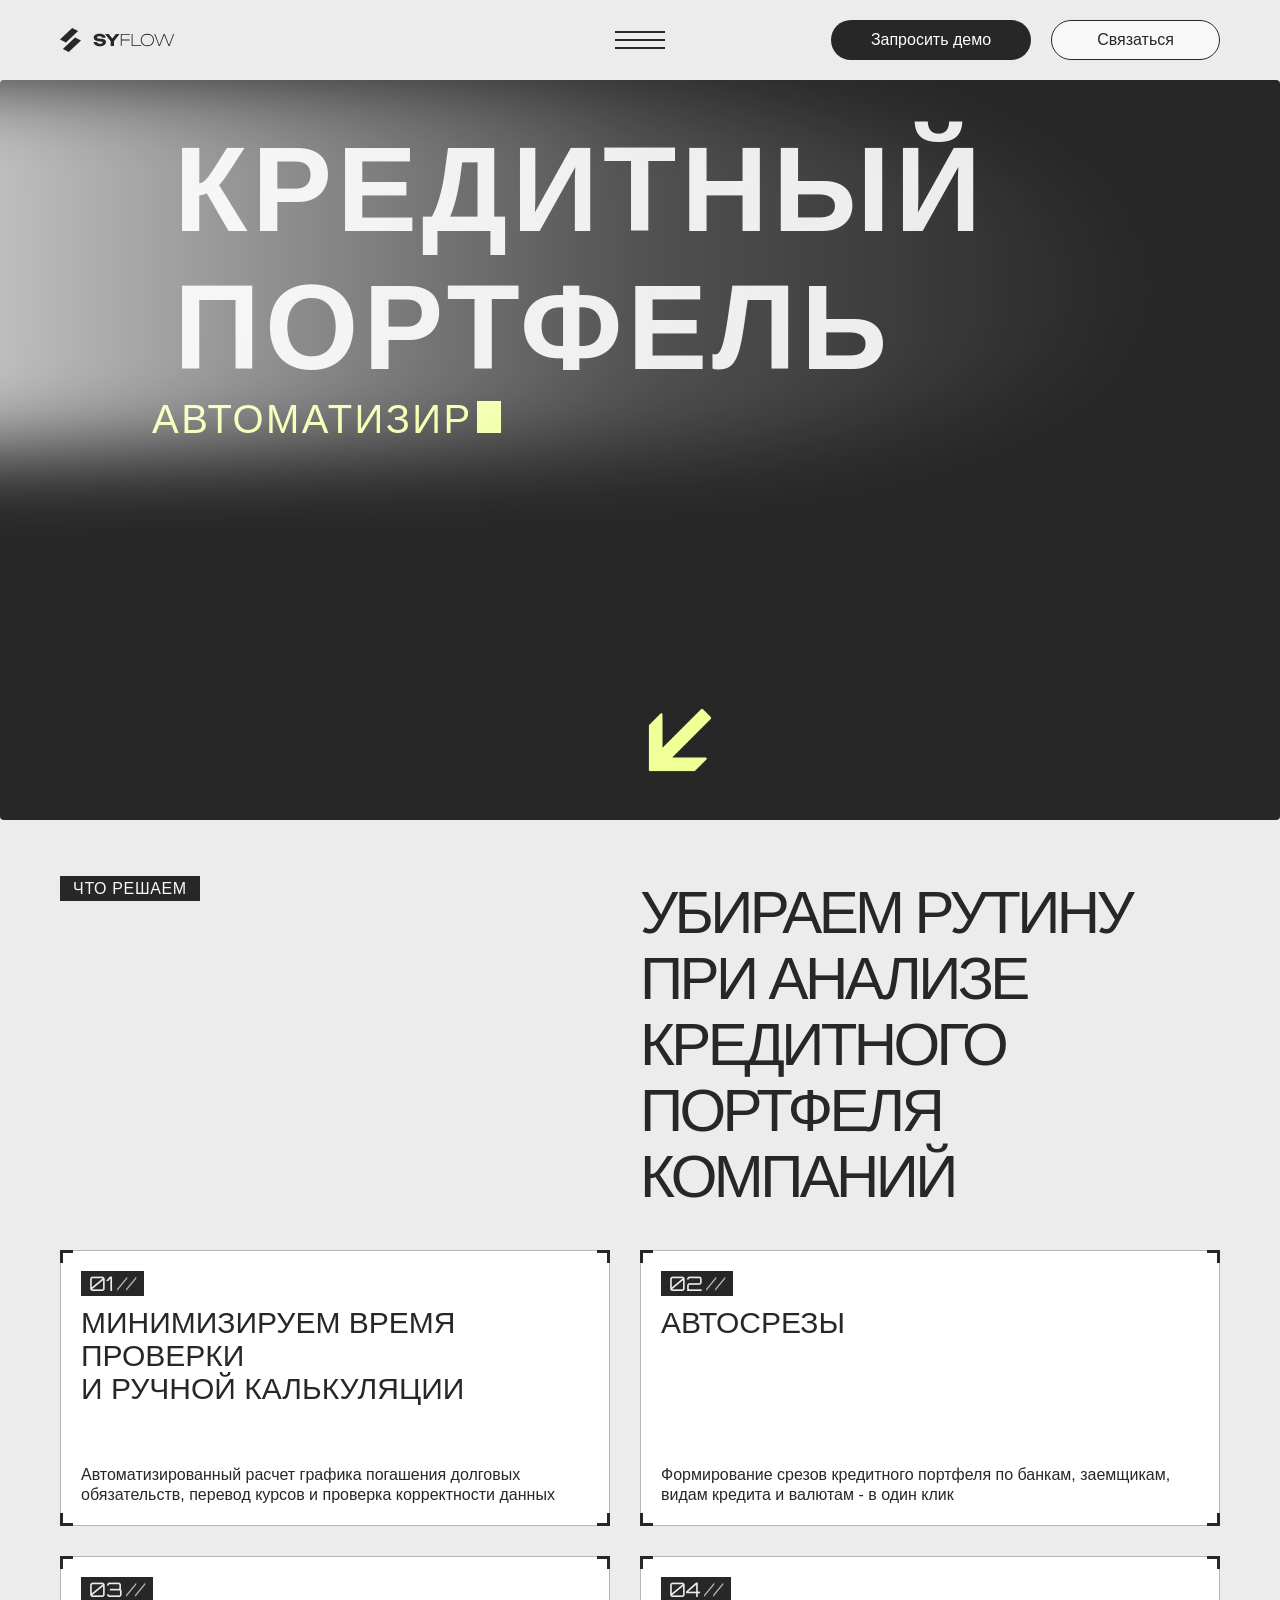
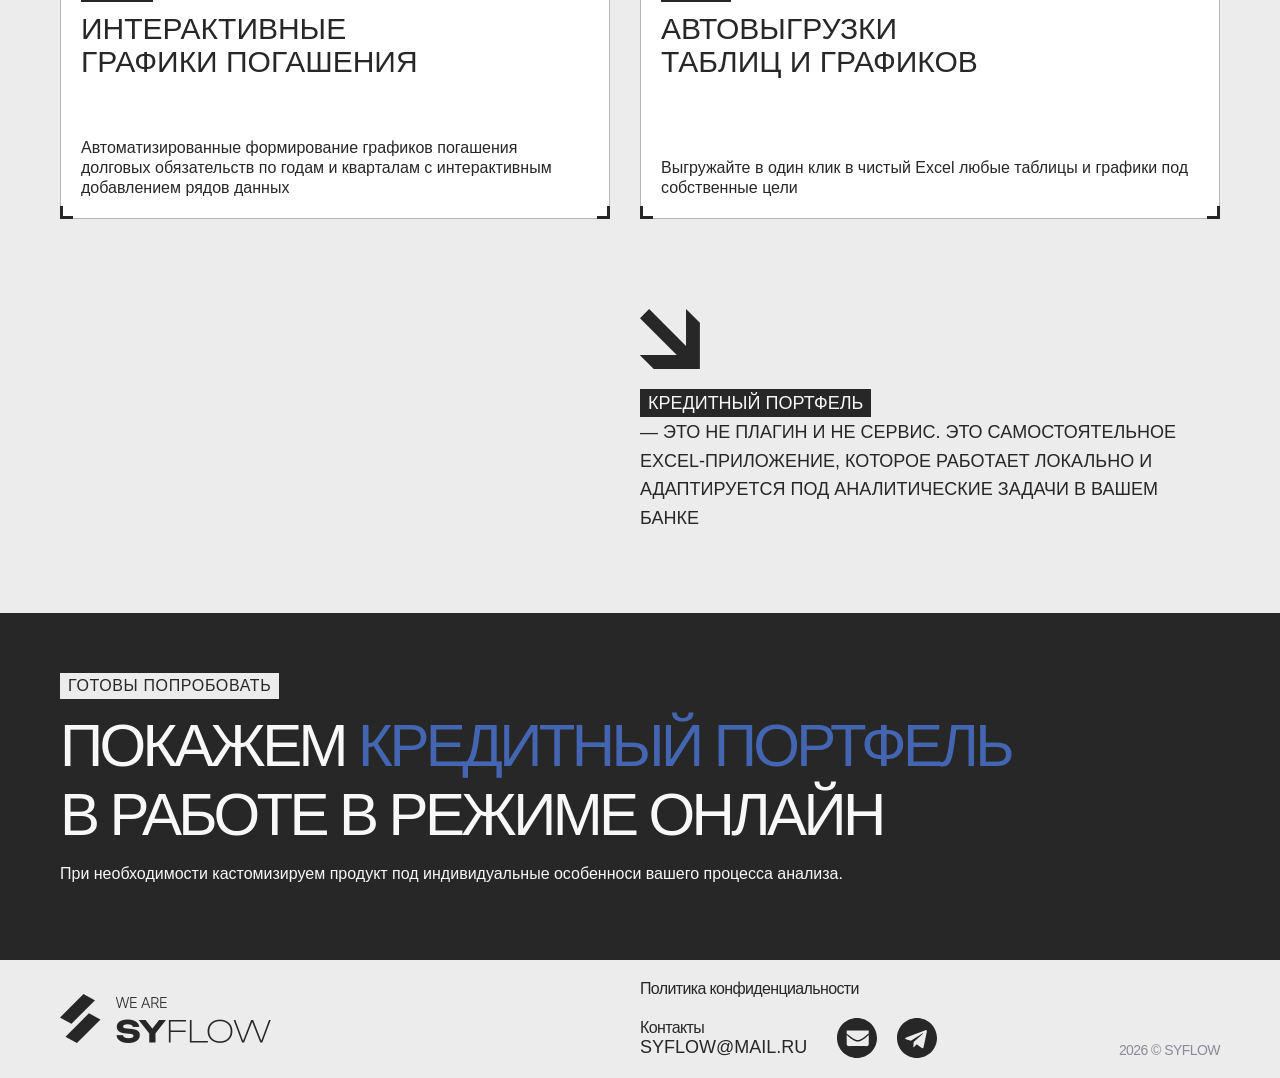
==== commit c4a48604: "Update html" ====
--- a/creditportfolio.html
+++ b/creditportfolio.html
@@ -303,6 +303,24 @@
     </div>
 </div>
 
+<!-- Кастомное уведомление (замена браузерного alert) -->
+<div class="alert-overlay" id="alertOverlay">
+    <div class="alert-container">
+        <i class="corner corner-tl"></i>
+        <i class="corner corner-tr"></i>
+        <i class="corner corner-bl"></i>
+        <i class="corner corner-br"></i>
+
+        <div class="alert-icon" id="alertIcon"></div>
+        <p class="alert-message" id="alertMessage"></p>
+
+        <button class="submit-btn" id="alertOkBtn">ОК</button>
+    </div>
+</div>
+
+
+
+
 <div class="cursor-circle"></div>
 
 <script src="./scripts/script-finaction.js"></script>
--- a/styles/finaction.css
+++ b/styles/finaction.css
@@ -1728,6 +1728,72 @@
     overflow: hidden;
 }
 
+.alert-overlay {
+        position: fixed;
+        top: 0;
+        left: 0;
+        width: 100%;
+        height: 100%;
+        background-color: rgba(0, 0, 0, 0.6);
+        backdrop-filter: blur(3px);
+        display: flex;
+        align-items: center;
+        justify-content: center;
+        z-index: 10001; 
+        opacity: 0;
+        visibility: hidden;
+        transition: opacity 0.3s ease, visibility 0.3s ease;
+    }
+
+    .alert-overlay.active {
+        opacity: 1;
+        visibility: visible;
+    }
+
+    .alert-container {
+        position: relative;
+        background: white;
+        width: 90%;
+        max-width: 380px;
+        padding: 45px 32px 36px;
+        box-sizing: border-box;
+        box-shadow: 0 20px 35px rgba(0, 0, 0, 0.2);
+        text-align: center;
+    }
+
+    .alert-icon {
+        width: 48px;
+        height: 48px;
+        margin: 0 auto 18px;
+        border-radius: 50%;
+        display: flex;
+        align-items: center;
+        justify-content: center;
+        font-size: 22px;
+        color: white;
+    }
+
+    .alert-icon.success {
+        background-color: #1e1e2a;
+    }
+
+    .alert-icon.error {
+        background-color: #b3475f;
+    }
+
+    .alert-message {
+        font-size: 15px;
+        line-height: 1.6;
+        color: var(--grey-dark);
+        letter-spacing: -0.02em;
+        margin-bottom: 24px;
+    }
+
+    .alert-container .submit-btn {
+        margin-top: 0;
+    }
+
+
 
 .cursor-circle {
     position: fixed;      
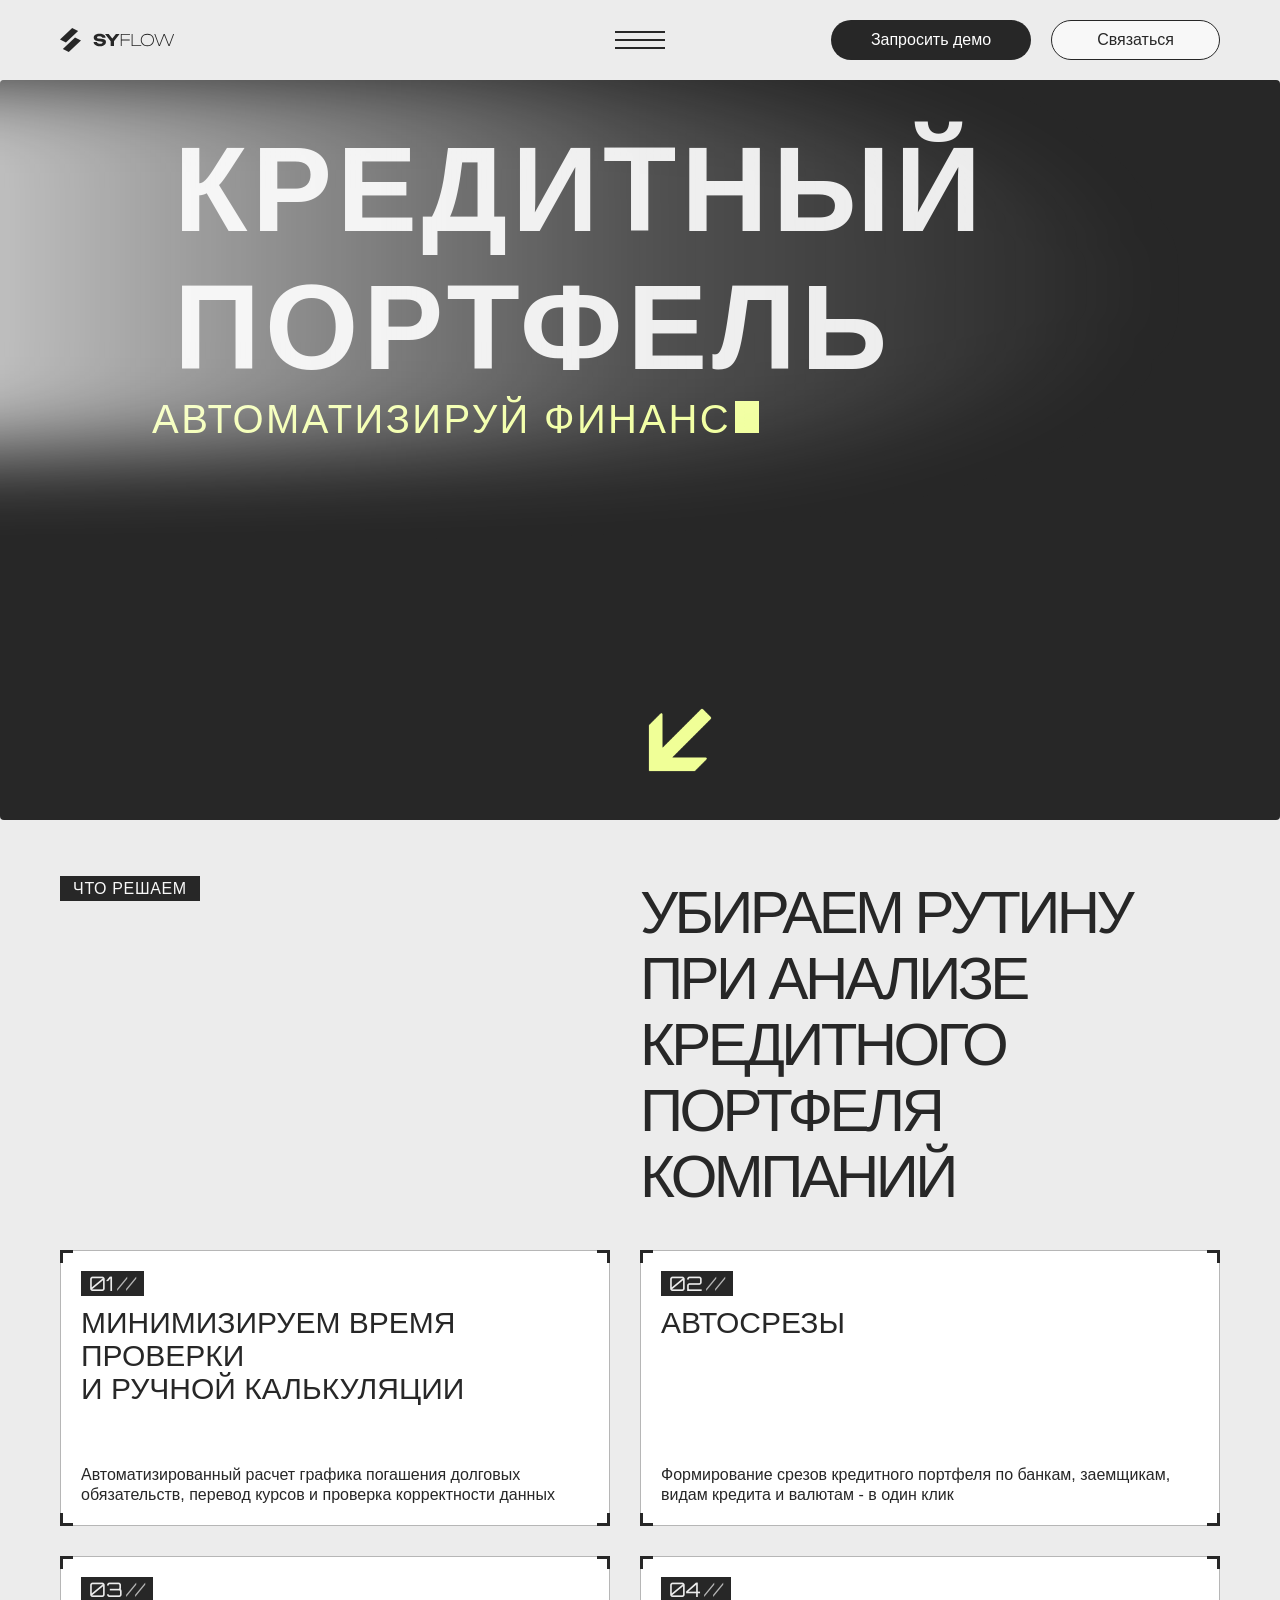
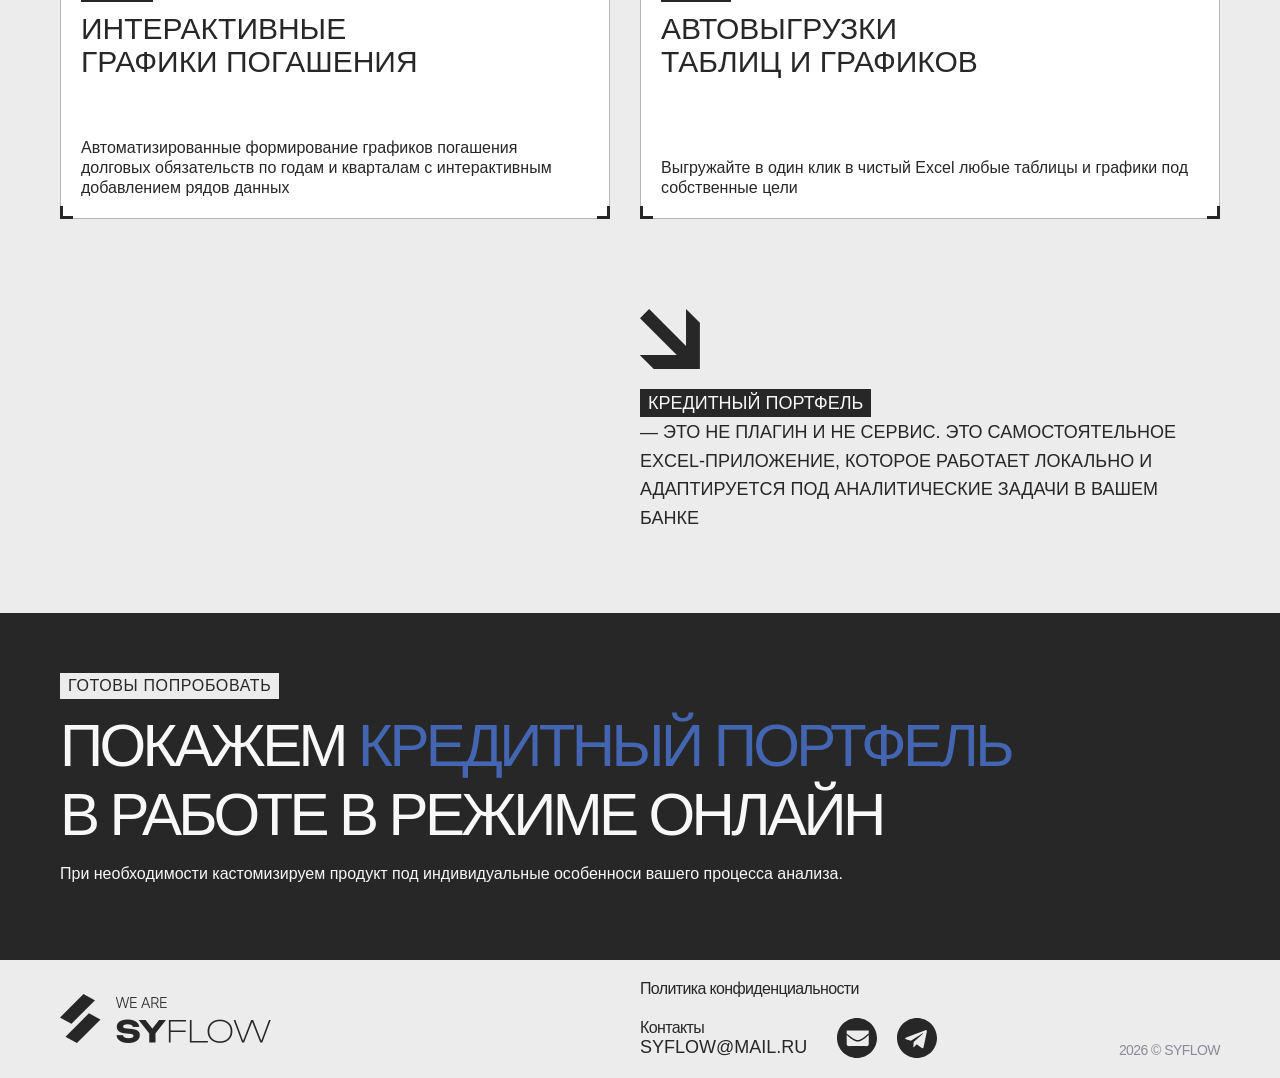
==== commit 77418aed: "new tg link" ====
--- a/creditportfolio.html
+++ b/creditportfolio.html
@@ -184,7 +184,7 @@
 
                         <div class="social-icons">
                             <a href="mailto:syflow@mail.ru" class="social-icon mail-icon" aria-label="Email"></a>
-                            <a href="https://t.me/syflow" class="social-icon tg-icon" aria-label="Telegram" target="_blank" rel="noopener noreferrer"></a>
+                            <a href="https://t.me/syflow?direct" class="social-icon tg-icon" aria-label="Telegram" target="_blank" rel="noopener noreferrer"></a>
                         </div>
 
                     </div>
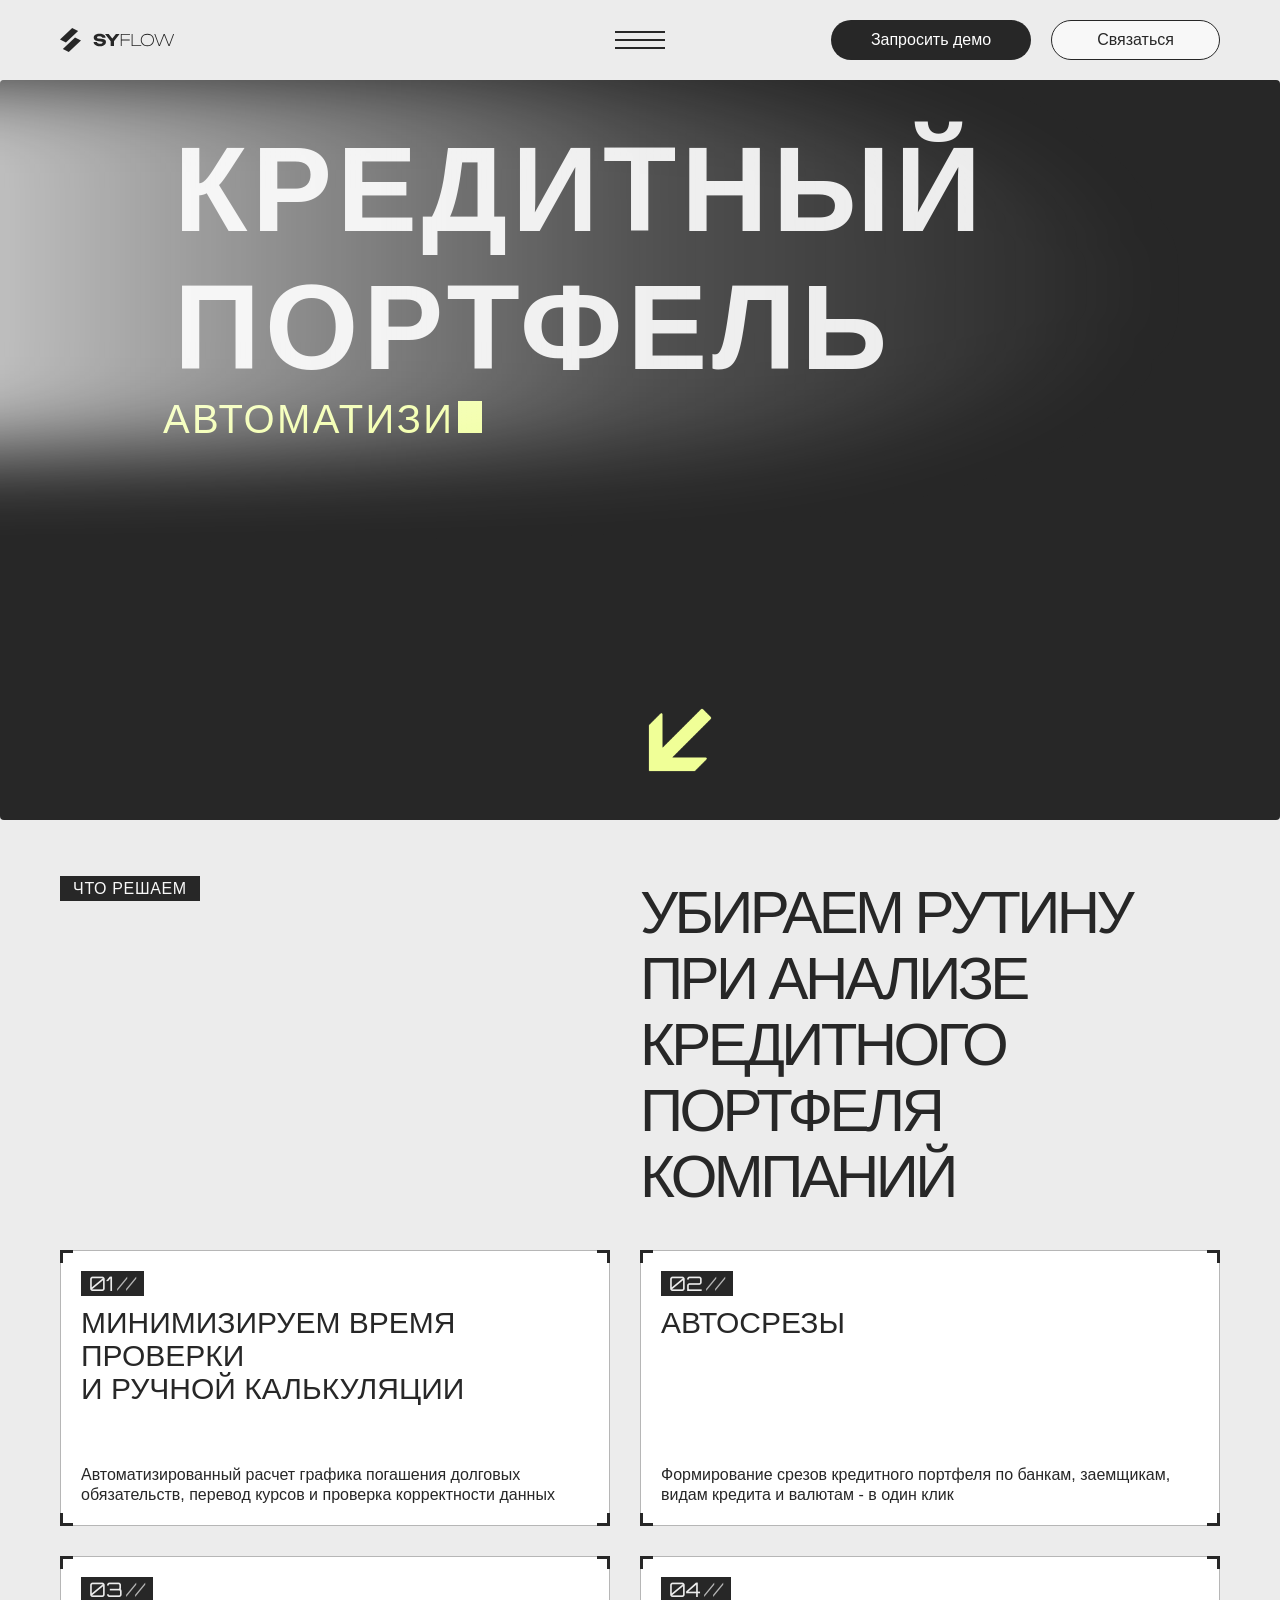
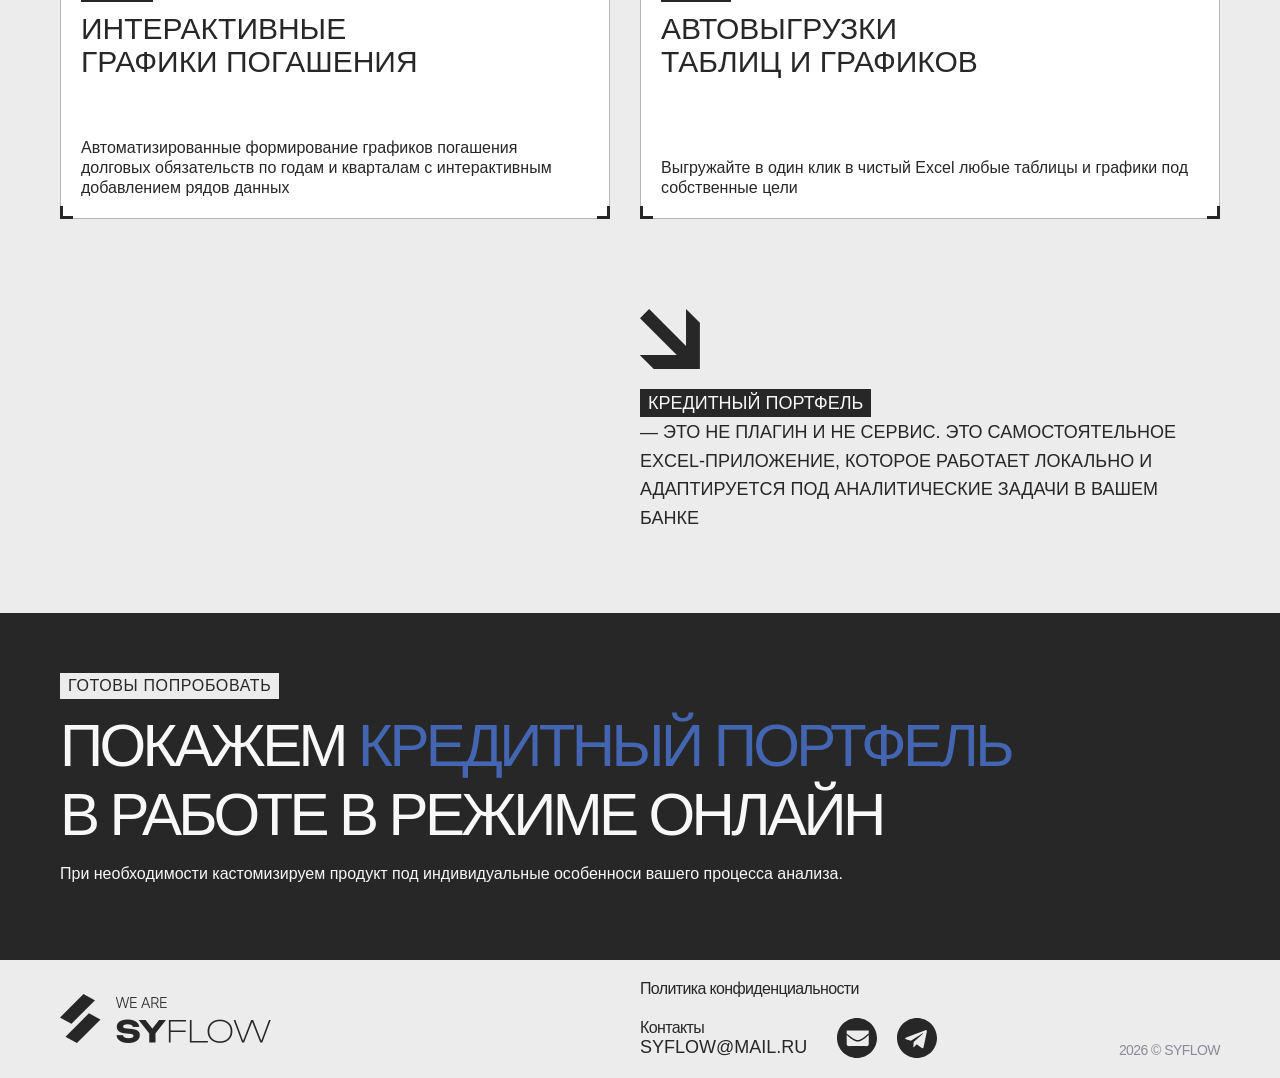
==== commit fe67b744: "add google" ====
--- a/creditportfolio.html
+++ b/creditportfolio.html
@@ -4,6 +4,7 @@
     <meta charset="UTF-8">
     <meta name="viewport" content="width=device-width, initial-scale=1.0">
     <title>syflow.ru</title>
+    <link rel="canonical" href="https://syflow.ru/creditportfolio">
     <link rel="icon" href="favicon.svg" type="image/svg+xml">
     <link rel="stylesheet" href="./styles/normalize.min.css">
     <link rel="stylesheet" href="./styles/fonts.css">
